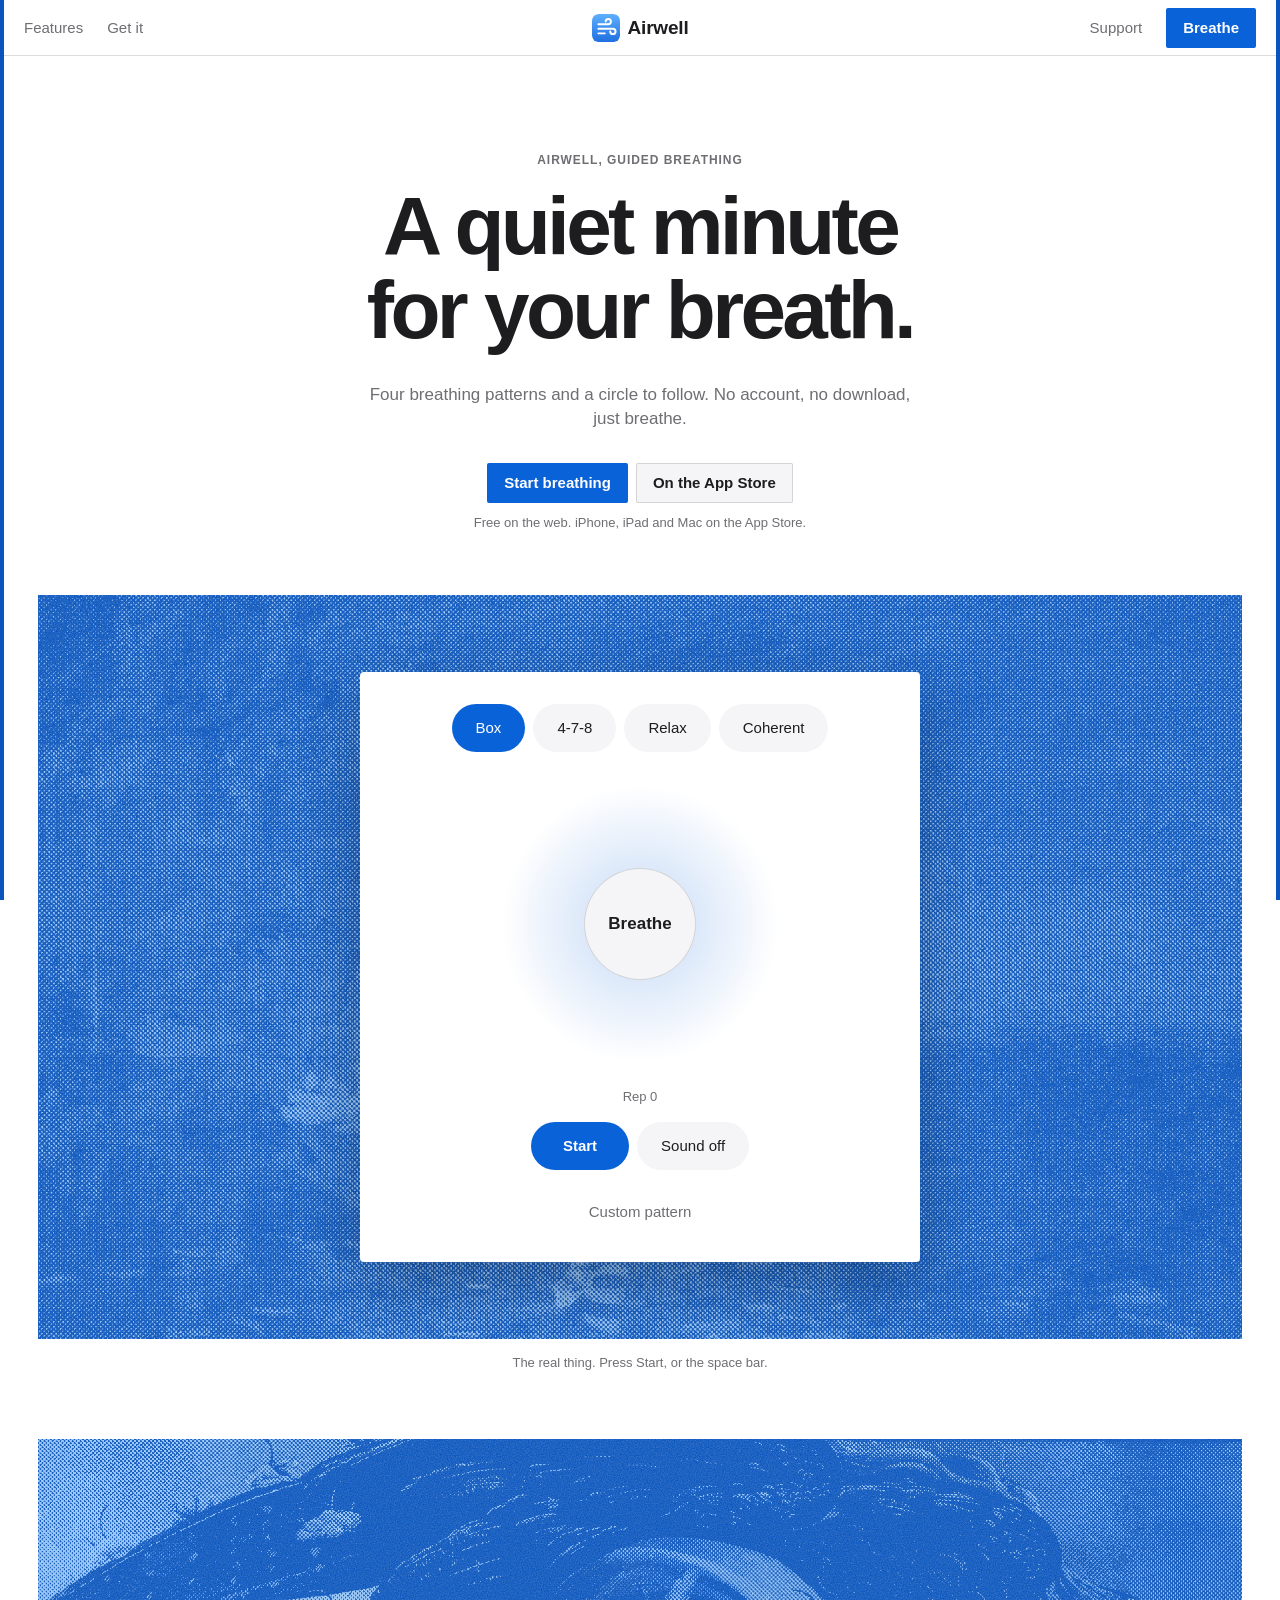
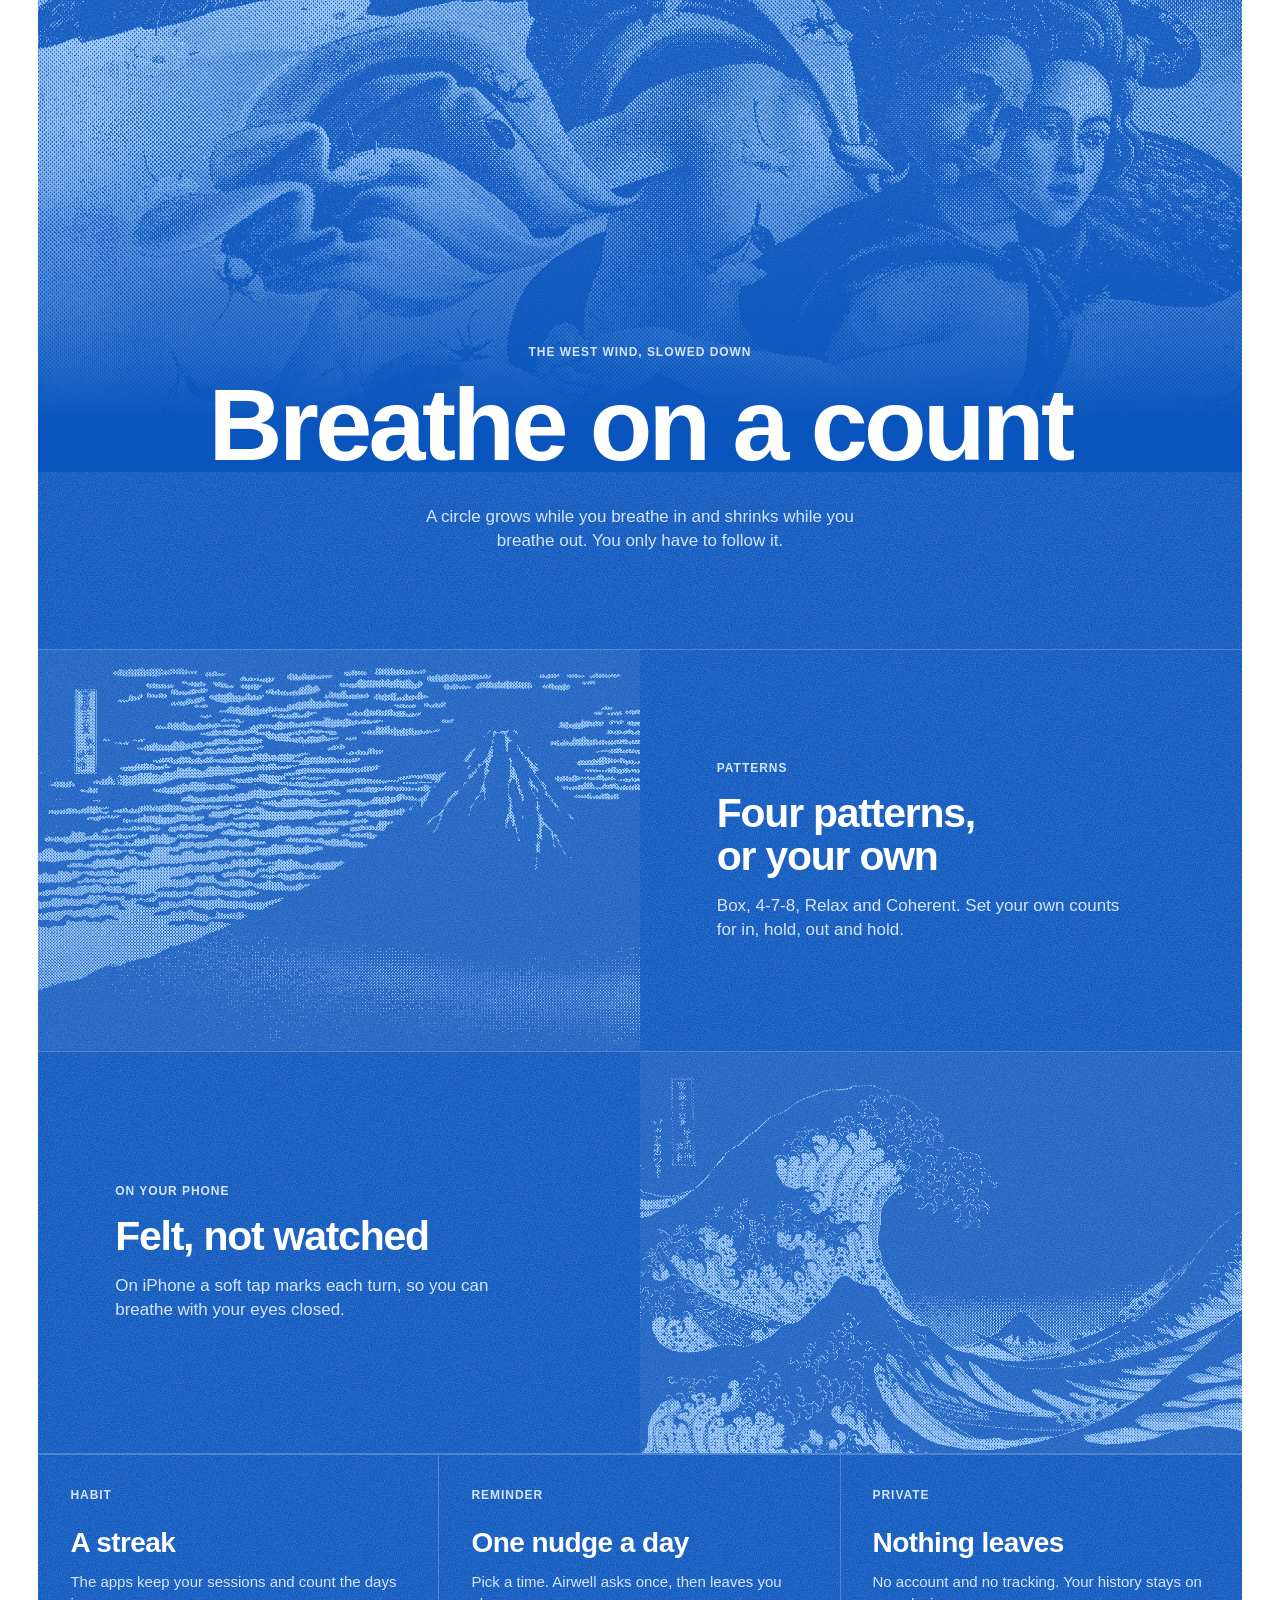
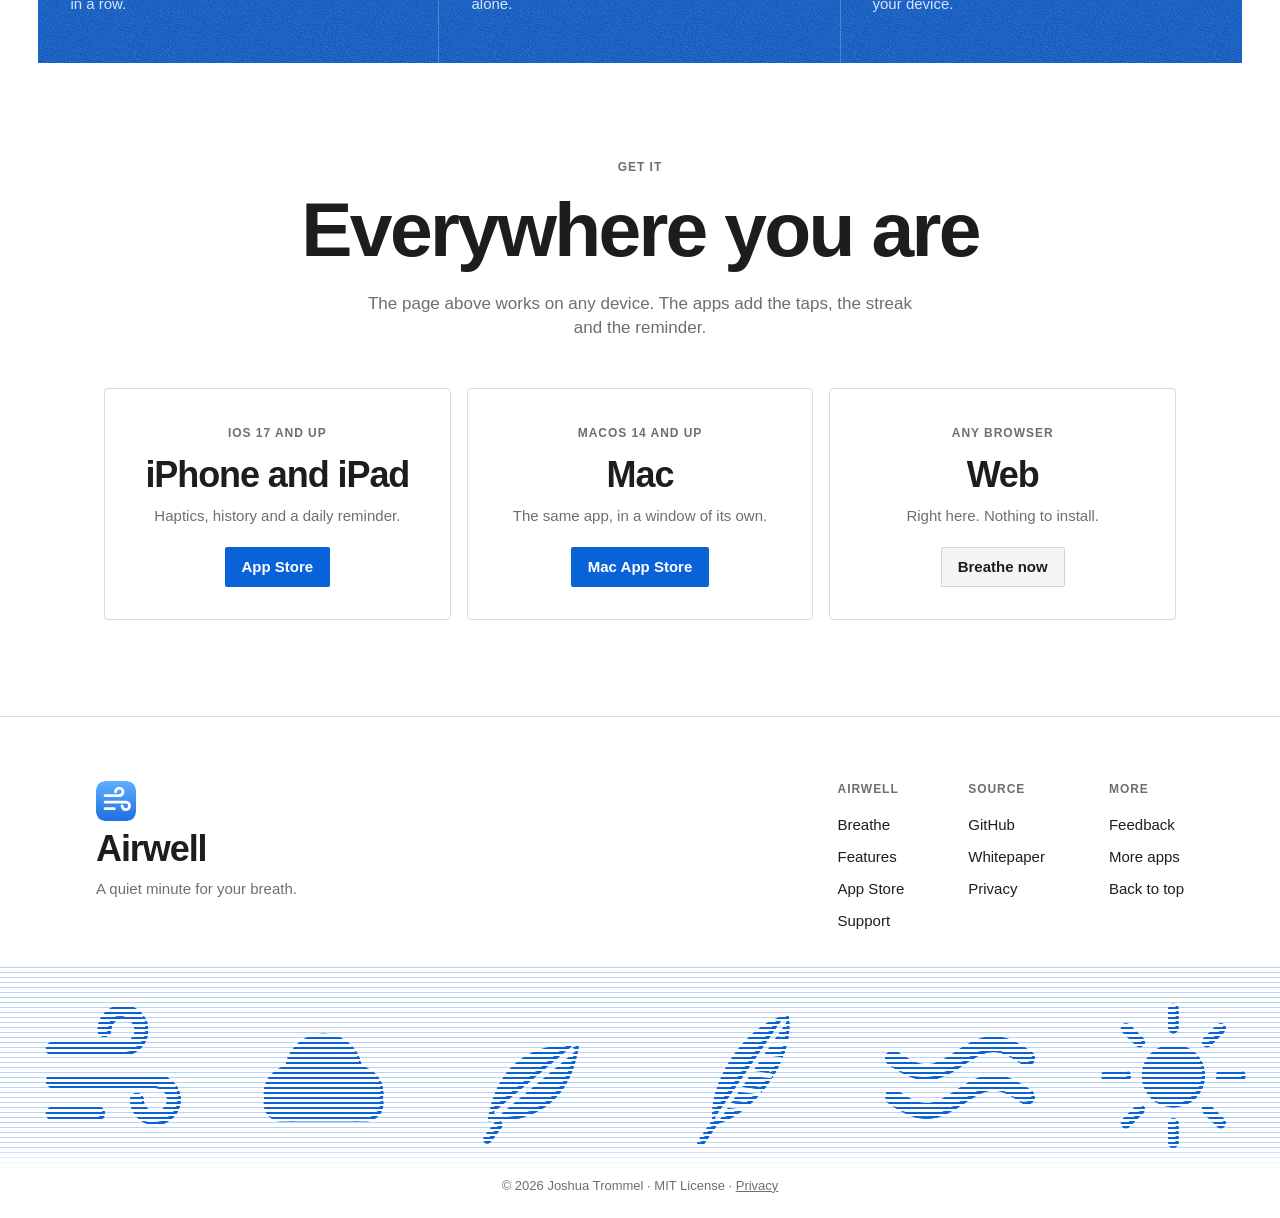
==== web/index.html @ 3f8eb73f "Hero H1 is the line that sells, not the name Co-Authored-By: Claude Opus 5.5 <noreply@anthropic.com>" ====
<!doctype html>
<html lang="en">
<head>
<meta charset="utf-8">
<meta name="viewport" content="width=device-width, initial-scale=1, viewport-fit=cover">
<meta name="theme-color" content="#ffffff" media="(prefers-color-scheme: light)">
<meta name="theme-color" content="#000000" media="(prefers-color-scheme: dark)">
<title>Airwell. A quiet minute for your breath.</title>
<meta name="description" content="Four guided breathing patterns and a circle that expands and contracts on your behalf. No account, no download, no timer running out on you.">
<meta property="og:title" content="Airwell. A quiet minute for your breath.">
<meta property="og:description" content="Four guided breathing patterns and a circle that expands and contracts on your behalf. No account, no download, no timer running out on you.">
<meta property="og:image" content="https://airwell.jaybulb.com/og.png">
<meta property="og:url" content="https://airwell.jaybulb.com/">
<meta name="twitter:card" content="summary_large_image">
<meta name="twitter:image" content="https://airwell.jaybulb.com/og.png">
<link rel="canonical" href="https://airwell.jaybulb.com/">
<link rel="icon" href="/favicon.svg" type="image/svg+xml">
<link rel="icon" href="/favicon-32.png" sizes="32x32" type="image/png">
<link rel="apple-touch-icon" href="/apple-touch-icon.png">
<link rel="stylesheet" href="tokens.css">
<link rel="stylesheet" href="landing.css">
<script src="landing.js" defer></script>
</head>
<body>

<header class="nav" aria-label="Site">
  <nav class="nav-links" aria-label="Main">
    <a href="#features">Features</a>
    <a href="#get">Get it</a>
  </nav>
  <a class="nav-brand" href="#top" aria-label="Airwell home"><img src="icon.svg" alt="" width="28" height="28"><span>Airwell</span></a>
  <div class="nav-end">
    <a class="nav-get" href="support.html">Support</a>
    <a class="btn btn-solid" href="#tool">Breathe</a>
  </div>
</header>

<!-- Art, dithered to halftone dots by hand from public domain paintings via Wikimedia Commons: Sandro Botticelli,
     The Birth of Venus (Zephyr and Aura, Uffizi), Claude Monet, Impression, Sunrise (Musee Marmottan Monet),
     Katsushika Hokusai, Fine Wind, Clear Morning and The Great Wave off Kanagawa. -->
<main id="top">
<section class="hero">
  <div class="wrap center">
    <p class="label">Airwell, guided breathing</p>
    <h1 class="hero-h1">A quiet minute for your breath.</h1>
    <p class="lead">Four breathing patterns and a circle to follow. No account, no download, just breathe.</p>
    <div class="cta">
      <a class="btn btn-solid" href="#tool">Start breathing</a>
      <a class="btn btn-ghost" href="https://apps.apple.com/app/id6810806058">On the App Store</a>
    </div>
    <p class="fine">Free on the web. iPhone, iPad and Mac on the App Store.</p>
  </div>

  <div class="demo-wrap reveal">
    <div class="stage">
      <div class="art stage-art" style="--img: url(art/monet.png)" aria-hidden="true"></div>
      <div class="tool" id="tool">
        <div class="presets" id="presets">
          <button data-pattern="4,4,4,4" class="active">Box</button>
          <button data-pattern="4,7,8,0">4-7-8</button>
          <button data-pattern="4,0,6,0">Relax</button>
          <button data-pattern="5,0,5,0">Coherent</button>
        </div>
        <div class="breath">
          <div class="ring"></div>
          <div class="circle" id="circle"><span id="label">Breathe</span></div>
        </div>
        <div class="reps" id="reps">Rep <span id="repCount">0</span></div>
        <div class="controls">
          <button class="start" id="toggle">Start</button>
          <button class="ghost" id="soundToggle" aria-pressed="false">Sound off</button>
        </div>
        <details class="custom">
          <summary>Custom pattern</summary>
          <div class="custom-row">
            <label>In <input type="number" id="cIn" min="0" max="30" value="4"></label>
            <label>Hold <input type="number" id="cHold1" min="0" max="30" value="4"></label>
            <label>Out <input type="number" id="cOut" min="0" max="30" value="4"></label>
            <label>Hold <input type="number" id="cHold2" min="0" max="30" value="4"></label>
            <button id="applyCustom">Use</button>
          </div>
        </details>
      </div>
    </div>
    <p class="demo-hint">The real thing. Press Start, or the space bar.</p>
  </div>
</section>

<section class="band" id="features">
  <div class="band-head">
    <div class="art band-art" style="--img: url(art/zephyr.png)" aria-hidden="true"></div>
    <div class="band-copy reveal">
      <p class="label">The west wind, slowed down</p>
      <h2>Breathe on a count</h2>
      <p>A circle grows while you breathe in and shrinks while you breathe out. You only have to follow it.</p>
    </div>
  </div>
  <div class="frows">
    <article class="frow reveal"><div class="art" style="--img: url(art/fuji.png)" aria-hidden="true"></div><div><p class="label">Patterns</p><h3>Four patterns, or your own</h3><p>Box, 4-7-8, Relax and Coherent. Set your own counts for in, hold, out and hold.</p></div></article>
    <article class="frow reveal"><div class="art" style="--img: url(art/wave.png)" aria-hidden="true"></div><div><p class="label">On your phone</p><h3>Felt, not watched</h3><p>On iPhone a soft tap marks each turn, so you can breathe with your eyes closed.</p></div></article>
  </div>
  <div class="cells">
    <article class="cell reveal"><p class="label">Habit</p><h3>A streak</h3><p>The apps keep your sessions and count the days in a row.</p></article>
    <article class="cell reveal"><p class="label">Reminder</p><h3>One nudge a day</h3><p>Pick a time. Airwell asks once, then leaves you alone.</p></article>
    <article class="cell reveal"><p class="label">Private</p><h3>Nothing leaves</h3><p>No account and no tracking. Your history stays on your device.</p></article>
  </div>
</section>

<section class="sec" id="get">
  <div class="wrap center">
    <p class="label reveal">Get it</p>
    <h2 class="reveal">Everywhere you are</h2>
    <p class="body reveal">The page above works on any device. The apps add the taps, the streak and the reminder.</p>
    <div class="plat-row">
      <div class="reveal"><small>iOS 17 and up</small><b>iPhone and iPad</b><p>Haptics, history and a daily reminder.</p><a class="btn btn-solid" href="https://apps.apple.com/app/id6810806058">App Store</a></div>
      <div class="reveal"><small>macOS 14 and up</small><b>Mac</b><p>The same app, in a window of its own.</p><a class="btn btn-solid" href="https://apps.apple.com/app/id6810806058">Mac App Store</a></div>
      <div class="reveal"><small>Any browser</small><b>Web</b><p>Right here. Nothing to install.</p><a class="btn btn-ghost" href="#tool">Breathe now</a></div>
    </div>
  </div>
</section>
</main>

<footer class="foot">
  <div class="foot-top">
    <div class="foot-brand"><img src="icon.svg" alt="" width="40" height="40"><b>Airwell</b><p>A quiet minute for your breath.</p></div>
    <nav class="foot-cols" aria-label="Footer">
      <div><p class="label">Airwell</p><a href="#tool">Breathe</a><a href="#features">Features</a><a href="https://apps.apple.com/app/id6810806058">App Store</a><a href="support.html">Support</a></div>
      <div><p class="label">Source</p><a href="https://github.com/nulljosh/airwell">GitHub</a><a href="https://github.com/nulljosh/airwell/blob/main/WHITEPAPER.md">Whitepaper</a><a href="privacy.html">Privacy</a></div>
      <div><p class="label">More</p><a href="mailto:trommatic@icloud.com?subject=Airwell">Feedback</a><a href="https://jaybulb.com">More apps</a><a href="#top">Back to top</a></div>
    </nav>
  </div>
  <div class="word-band" aria-hidden="true"><canvas class="word-canvas"></canvas></div>
  <p class="legal">&copy; 2026 Joshua Trommel &middot; MIT License &middot; <a href="privacy.html">Privacy</a></p>
</footer>

<script>
  const circle = document.getElementById('circle');
  const label = document.getElementById('label');
  const toggleBtn = document.getElementById('toggle');
  const soundBtn = document.getElementById('soundToggle');
  const repCount = document.getElementById('repCount');
  const presetButtons = document.querySelectorAll('#presets button');

  let pattern = [4,4,4,4]; // inhale, hold, exhale, hold (seconds)
  let running = false;
  let timer = null;
  let phaseIdx = 0;
  let reps = 0;
  let soundOn = false;
  let audioCtx = null;
  const phaseNames = ['Inhale','Hold','Exhale','Hold'];
  const phaseScale = [1.4, 1.4, 0.8, 0.8];

  function chime(){
    if (!soundOn) return;
    try {
      audioCtx = audioCtx || new (window.AudioContext || window.webkitAudioContext)();
      const osc = audioCtx.createOscillator();
      const gain = audioCtx.createGain();
      osc.frequency.value = 440;
      gain.gain.setValueAtTime(0.08, audioCtx.currentTime);
      gain.gain.exponentialRampToValueAtTime(0.0001, audioCtx.currentTime + 0.4);
      osc.connect(gain).connect(audioCtx.destination);
      osc.start();
      osc.stop(audioCtx.currentTime + 0.4);
    } catch(e) {}
  }

  soundBtn.addEventListener('click', ()=>{
    soundOn = !soundOn;
    soundBtn.setAttribute('aria-pressed', soundOn);
    soundBtn.textContent = soundOn ? 'Sound on' : 'Sound off';
    try { localStorage.setItem('breathe-sound', soundOn ? '1' : '0'); } catch(e) {}
  });
  try { soundOn = localStorage.getItem('breathe-sound') === '1'; } catch(e) {}
  soundBtn.setAttribute('aria-pressed', soundOn);
  soundBtn.textContent = soundOn ? 'Sound on' : 'Sound off';

  function setPreset(str, save){
    pattern = str.split(',').map(Number);
    if (save !== false) { try { localStorage.setItem('breathe-preset', str); } catch(e) {} }
    if (running) runPhase(0);
  }

  presetButtons.forEach(btn=>{
    btn.addEventListener('click', ()=>{
      presetButtons.forEach(b=>b.classList.remove('active'));
      btn.classList.add('active');
      setPreset(btn.dataset.pattern);
    });
  });

  document.getElementById('applyCustom').addEventListener('click', ()=>{
    const vals = ['cIn','cHold1','cOut','cHold2'].map(id=>Number(document.getElementById(id).value)||0);
    presetButtons.forEach(b=>b.classList.remove('active'));
    setPreset(vals.join(','));
  });

  // restore last-used preset
  try {
    const saved = localStorage.getItem('breathe-preset');
    if (saved){
      pattern = saved.split(',').map(Number);
      const match = [...presetButtons].find(b=>b.dataset.pattern === saved);
      if (match){ presetButtons.forEach(b=>b.classList.remove('active')); match.classList.add('active'); }
    }
  } catch(e) {}

  // Recursive setTimeout state machine: i counts forever (not mod 4) so a
  // full cycle back to phase 0 is detectable to bump the rep counter, and a
  // 0-second phase (custom pattern) recurses straight through without
  // scheduling a timer or playing a chime for it.
  function runPhase(i){
    clearTimeout(timer);
    if (i % 4 === 0 && i !== 0) { reps++; repCount.textContent = reps; }
    phaseIdx = i % 4;
    const dur = pattern[phaseIdx];
    if (dur === 0){ runPhase(phaseIdx+1); return; }
    label.textContent = phaseNames[phaseIdx];
    chime();
    circle.style.transitionDuration = dur + 's';
    circle.style.transform = `translate(-50%,-50%) scale(${phaseScale[phaseIdx]})`;
    timer = setTimeout(()=>runPhase(i+1), dur*1000);
  }

  function start(){
    if (running) return;
    running = true;
    toggleBtn.textContent = 'Stop';
    reps = 0; repCount.textContent = 0;
    runPhase(0);
  }
  function stop(){
    if (!running) return;
    running = false;
    toggleBtn.textContent = 'Start';
    clearTimeout(timer);
    circle.style.transitionDuration = '1s';
    circle.style.transform = 'translate(-50%,-50%) scale(1)';
    label.textContent = 'Breathe';
  }

  toggleBtn.addEventListener('click', ()=> running ? stop() : start());

  document.addEventListener('keydown', (e)=>{
    if (e.code === 'Space' && e.target === document.body){
      e.preventDefault();
      running ? stop() : start();
    }
  });

</script>
<script src="footer-band.js" defer></script>
</body>
</html>
---- web/tokens.css ----
/* Airwell design tokens. One source for the web app and the docs; the Swift app uses the same
   values. Everything sits on an 8 point grid. Light first, dark follows the system. */
:root {
  --accent: #0a62d8;
  --accent-light: #4da3ff;   /* icon gradient top */
  --bg: #ffffff;
  --bg2: #f5f5f7;
  --text: #1d1d1f;
  --text2: #6e6e73;
  --border: rgba(60, 60, 67, .18);

  --font: -apple-system, BlinkMacSystemFont, "SF Pro Text", "Helvetica Neue", Helvetica, Arial, sans-serif;
  --size-large-title: 34px;  /* 41 line, bold, -0.022em */
  --size-title: 22px;        /* 28 line, bold */
  --size-body: 17px;         /* 24 line */
  --size-subhead: 15px;      /* 20 line */
  --size-footnote: 13px;     /* 18 line */

  --s1: 4px; --s2: 8px; --s3: 12px; --s4: 16px; --s5: 24px; --s6: 32px; --s7: 48px;
  --page: 20px;
  --measure: 680px;

  --control: 48px;
  --r-card: 28px;
  --r-group: 20px;
  --r-pill: 999px;
}
@media (prefers-color-scheme: dark) {
  :root {
    --bg: #000000;
    --bg2: #1c1c1e;
    --text: #f5f5f7;
    --text2: rgba(235, 235, 245, .62);
    --border: rgba(84, 84, 88, .55);
  }
}
---- web/landing.css ----
/* Airwell landing in the house layout (cyllene/landing is the reference): sticky nav, giant tight headlines, small
   caps labels, square buttons, a full-bleed blue band of halftone art and ruled cells, and an engraved footer band of
   Airwell's own things (footer-band.js). Colours and type come from tokens.css; the house extras live here. */
:root {
  --band: #0a55bd;
  --band-sub: #d4e4fb;
  --band-art: #9cc8f5;
  --band-line: rgba(255, 255, 255, .22);
  --frame: #0a55bd;
  --btn: #0a62d8;
  --surface: var(--bg2);
  --line: var(--border);
  --sub: var(--text2);
  --ring: color-mix(in srgb, var(--accent) 30%, transparent);
  --sp-1: 4px; --sp-2: 8px; --sp-3: 12px; --sp-4: 16px; --sp-5: 24px; --sp-6: 32px; --sp-7: 48px; --sp-8: 64px; --sp-9: 96px;
  --wrap: 1120px;
  --r-sq: 2px;
  --r-icon: 22.5%;
  --motion: .2s ease;
  --grain: url("data:image/svg+xml,%3Csvg xmlns='http://www.w3.org/2000/svg' width='180' height='180'%3E%3Cfilter id='n'%3E%3CfeTurbulence type='fractalNoise' baseFrequency='.85' numOctaves='3' stitchTiles='stitch'/%3E%3CfeColorMatrix values='0 0 0 0 1 0 0 0 0 1 0 0 0 0 1 .28 0 0 0 -.06'/%3E%3C/filter%3E%3Crect width='100%25' height='100%25' filter='url(%23n)'/%3E%3C/svg%3E");
}
@media (prefers-color-scheme: dark) {
  :root { --band: #0a3fa0; --band-sub: #c9d9fa; --band-art: #6f9fe8; --frame: #1f5fd0; --btn: #1f6fe0; --accent: #4c9bff; }
}

/* Halftone art: each image is a dot mask (art/*.png, dithered from public domain paintings), tinted with --band-art */
.art { position: relative; overflow: hidden; background: var(--grain), var(--band); }
.art::before { content: ""; position: absolute; inset: 0; background: var(--band-art); -webkit-mask: var(--img) center / cover no-repeat; mask: var(--img) center / cover no-repeat; }
* { box-sizing: border-box; margin: 0; }
html { scroll-behavior: smooth; }
body { font-family: var(--font); font-size: var(--size-body); line-height: 24px; color: var(--text); background: var(--bg); -webkit-font-smoothing: antialiased; }
a { color: inherit; }
.wrap { max-width: var(--wrap); margin: 0 auto; padding: 0 var(--sp-5); }
.center { text-align: center; }
h1, h2, h3 { text-wrap: balance; }
h1 { font-size: clamp(72px, 12vw, 176px); line-height: .95; font-weight: 700; letter-spacing: -.045em; }
h2 { font-size: clamp(44px, 6vw, 96px); line-height: 1; font-weight: 700; letter-spacing: -.035em; }
h3 { font-size: 28px; line-height: 32px; font-weight: 600; letter-spacing: -.02em; }
/* the hero leads with the line that sells; the nav already carries the name */
.hero-h1 { font-size: clamp(44px, 6.4vw, 88px); line-height: 1.02; max-width: 960px; margin: 0 auto; }
.label { font-size: 12px; line-height: 16px; font-weight: 600; letter-spacing: .08em; text-transform: uppercase; color: var(--sub); margin-bottom: var(--sp-4); }

.btn { height: 40px; padding: 0 var(--sp-4); border-radius: var(--r-sq); display: inline-flex; align-items: center; font-weight: 600; font-size: 15px; text-decoration: none; border: 1px solid transparent; transition: background var(--motion), color var(--motion), border-color var(--motion); }
.btn-solid { background: var(--btn); color: #fff; }
.btn-solid:hover { background: color-mix(in srgb, var(--btn) 82%, #fff); }
.btn-ghost { background: var(--surface); color: var(--text); border-color: var(--line); }
.btn-ghost:hover { border-color: var(--text); }
.btn:focus-visible, .foot-cols a:focus-visible, .nav-brand:focus-visible, .nav-links a:focus-visible, .nav-get:focus-visible { outline: 3px solid var(--ring); outline-offset: 2px; }

.nav { position: sticky; top: 0; z-index: 10; display: grid; grid-template-columns: 1fr auto 1fr; align-items: center; gap: var(--sp-5); height: 56px; padding: 0 var(--sp-5); background: color-mix(in srgb, var(--bg) 88%, transparent); backdrop-filter: blur(20px); -webkit-backdrop-filter: blur(20px); border-bottom: 1px solid var(--line); }
.nav-brand { grid-column: 2; display: flex; align-items: center; gap: var(--sp-2); font-weight: 700; font-size: 19px; letter-spacing: -.01em; text-decoration: none; }
.nav-brand img { width: 28px; height: 28px; border-radius: var(--r-icon); }
.nav-links, .nav-get { display: flex; gap: var(--sp-5); font-size: 15px; font-weight: 500; }
.nav-links a, .nav-get { text-decoration: none; color: var(--sub); }
.nav-links a:hover, .nav-get:hover { color: var(--text); }
.nav-end { grid-column: 3; justify-self: end; display: flex; align-items: center; gap: var(--sp-5); }
@media (min-width: 900px) { body::after { content: ""; position: fixed; inset: 0; border-inline: 4px solid var(--frame); pointer-events: none; z-index: 30; } }

.hero { padding: var(--sp-9) 0 var(--sp-8); }
.lead { max-width: 560px; margin: var(--sp-6) auto 0; color: var(--sub); }
.cta { display: flex; flex-wrap: wrap; gap: var(--sp-2); margin-top: var(--sp-6); }
.center .cta { justify-content: center; }
.fine { margin-top: var(--sp-3); font-size: var(--size-footnote); line-height: 16px; color: var(--sub); }

/* The live breather sits on the band, over Monet's harbour, with no device frame around it */
.demo-wrap { margin: var(--sp-8) clamp(0px, 3vw, 44px) 0; }
.stage { position: relative; overflow: hidden; background: var(--grain), var(--band); padding: clamp(24px, 6vw, 96px) clamp(12px, 7vw, 128px); }
.stage-art { position: absolute; inset: 0; }
.tool { position: relative; max-width: 560px; margin: 0 auto; padding: var(--sp-6) var(--sp-5); border-radius: 4px; background: var(--bg); box-shadow: 0 24px 64px rgba(0, 0, 0, .28); text-align: center; }
.demo-hint { margin-top: var(--sp-3); font-size: var(--size-footnote); color: var(--sub); text-align: center; }

/* the breather itself */
.presets { display: flex; gap: var(--sp-2); justify-content: center; margin-bottom: var(--sp-6); flex-wrap: wrap; }
.presets button, .ghost, .start, .custom-row button, .custom-row input { height: var(--control); border: 0; border-radius: var(--r-pill); font: inherit; font-size: var(--size-subhead); line-height: 20px; }
.presets button { padding: 0 var(--sp-5); background: var(--bg2); color: var(--text); cursor: pointer; transition: background var(--motion), color var(--motion); }
.presets button.active { background: var(--btn); color: #fff; }
.breath { position: relative; width: min(60vw, 280px); height: min(60vw, 280px); margin: 0 auto var(--sp-5); }
.ring { position: absolute; inset: 0; border-radius: 50%; background: radial-gradient(circle, color-mix(in srgb, var(--accent) 24%, transparent), transparent 70%); }
.circle { position: absolute; left: 50%; top: 50%; width: 40%; height: 40%; border-radius: 50%; background: var(--bg2); box-shadow: inset 0 0 0 1px var(--border); transform: translate(-50%, -50%) scale(1); transition: transform 4s ease-in-out; display: flex; align-items: center; justify-content: center; }
.circle span { font-weight: 600; }
.reps { color: var(--sub); font-size: var(--size-footnote); line-height: 18px; margin-bottom: var(--sp-4); }
.controls { display: flex; gap: var(--sp-2); justify-content: center; }
.start { padding: 0 var(--sp-6); background: var(--btn); color: #fff; font-weight: 600; cursor: pointer; }
.ghost { padding: 0 var(--sp-5); background: var(--bg2); color: var(--text); cursor: pointer; }
.ghost[aria-pressed="true"] { color: var(--accent); }
.tool button:focus-visible, .tool input:focus-visible, .tool summary:focus-visible { outline: 0; box-shadow: 0 0 0 4px var(--ring); }
.custom { margin-top: var(--sp-5); color: var(--sub); font-size: var(--size-subhead); line-height: 20px; }
.custom summary { cursor: pointer; border-radius: var(--r-pill); display: inline-block; padding: var(--sp-2) var(--sp-4); }
.custom-row { display: flex; gap: var(--sp-3); flex-wrap: wrap; justify-content: center; align-items: flex-end; margin-top: var(--sp-4); }
.custom-row label { display: flex; flex-direction: column; gap: var(--sp-1); font-size: var(--size-footnote); line-height: 18px; }
.custom-row input { width: 72px; padding: 0 var(--sp-4); background: var(--bg2); color: var(--text); text-align: center; }
.custom-row button { padding: 0 var(--sp-5); background: var(--btn); color: #fff; font-weight: 600; cursor: pointer; }

/* The blue band: Botticelli's winds over the section head, then feature rows and ruled cells */
.band { margin: 0 clamp(0px, 3vw, 44px); background: var(--grain), var(--band); color: #fff; overflow: hidden; }
.band .label { color: var(--band-sub); }
.band-head { text-align: center; }
.band-art { aspect-ratio: 19 / 10; max-height: 86vh; width: 100%; background: none; }
.band-art::after { content: ""; position: absolute; inset: 45% 0 0; background: linear-gradient(transparent, var(--band) 85%); }
.band-copy { position: relative; margin-top: -10vw; padding: 0 var(--sp-5) var(--sp-9); }
.band-copy h2 { font-size: clamp(48px, 8vw, 128px); line-height: .95; }
.band-copy p:last-child { margin: var(--sp-6) auto 0; max-width: 480px; color: var(--band-sub); }
.frows { border-top: 1px solid var(--band-line); }
.frow { display: grid; grid-template-columns: 1fr 1fr; align-items: center; border-bottom: 1px solid var(--band-line); }
.frow .art { aspect-ratio: 3 / 2; background: var(--grain), color-mix(in srgb, #fff 6%, var(--band)); }
.frow:nth-child(even) .art { order: 2; }
.frow > div:not(.art) { padding: var(--sp-7) clamp(24px, 6vw, 96px); max-width: 560px; }
.frow h3 { font-size: clamp(32px, 3.2vw, 48px); line-height: 1.05; font-weight: 700; letter-spacing: -.03em; }
.frow p:last-child { margin-top: var(--sp-4); color: var(--band-sub); }
.cells { display: grid; grid-template-columns: repeat(3, 1fr); border-top: 1px solid var(--band-line); }
.cell { padding: var(--sp-6) var(--sp-6) var(--sp-7); border-right: 1px solid var(--band-line); }
.cell:nth-child(3n) { border-right: 0; }
.cell .label { margin-bottom: var(--sp-5); }
.cell p:last-child { margin-top: var(--sp-3); color: var(--band-sub); font-size: 15px; line-height: 22px; }

.sec { padding: var(--sp-9) 0; }
.body { color: var(--sub); margin: var(--sp-5) auto 0; max-width: 560px; }
.plat-row { display: flex; flex-wrap: wrap; justify-content: center; gap: var(--sp-4); margin-top: var(--sp-7); }
.plat-row > div { flex: 1 1 280px; max-width: 360px; padding: var(--sp-6); border-radius: 4px; border: 1px solid var(--line); display: grid; gap: var(--sp-2); justify-items: center; align-content: start; }
.plat-row small { font-size: 12px; font-weight: 600; letter-spacing: .08em; text-transform: uppercase; color: var(--sub); }
.plat-row b { font-weight: 700; font-size: 36px; line-height: 44px; letter-spacing: -.03em; }
.plat-row p { color: var(--sub); font-size: 15px; line-height: 22px; margin-bottom: var(--sp-3); }

/* Footer: brand and link columns, the engraved band of Airwell's things, one fine line */
.foot { text-align: center; padding: var(--sp-8) var(--sp-4) var(--sp-5); background: var(--bg); overflow: hidden; border-top: 1px solid var(--line); }
.foot-top { max-width: var(--wrap); margin: 0 auto; padding: 0 var(--sp-4); display: flex; flex-wrap: wrap; justify-content: space-between; gap: var(--sp-7); text-align: left; }
.foot-brand { display: grid; gap: var(--sp-2); align-content: start; }
.foot-brand img { border-radius: var(--r-icon); }
.foot-brand b { font-weight: 700; font-size: 36px; line-height: 40px; letter-spacing: -.03em; }
.foot-brand p { color: var(--sub); font-size: 15px; }
.foot-cols { display: flex; flex-wrap: wrap; gap: var(--sp-8); }
.foot-cols div { display: grid; gap: var(--sp-2); align-content: start; }
.foot-cols .label { margin-bottom: var(--sp-2); }
.foot-cols a { display: flex; align-items: center; min-height: 44px; margin: -10px 0; color: var(--text); text-decoration: none; font-size: 15px; }
.foot-cols a:hover { color: var(--accent); }
.word-band { color: var(--accent); position: relative; width: 100vw; margin: var(--sp-6) 0 0 calc(50% - 50vw); height: clamp(120px, 16vw, 220px); }
.word-canvas { position: absolute; inset: 0; width: 100%; height: 100%; display: none; }
.word-band.live .word-canvas { display: block; }
.legal { margin-top: var(--sp-2); font-size: var(--size-footnote); line-height: 16px; color: var(--sub); }
.legal a { color: inherit; }

.js .reveal { opacity: 0; transform: translateY(16px); transition: opacity .5s ease, transform .5s ease; }
.js .reveal.in { opacity: 1; transform: none; }

@media (max-width: 900px) {
  .frow { grid-template-columns: 1fr; }
  .frow:nth-child(even) .art { order: 0; }
  .frow > div:not(.art) { padding: var(--sp-6) var(--sp-5) var(--sp-7); }
  .band-copy { margin-top: -14vw; }
  .cells { grid-template-columns: 1fr; }
  .cell, .cell:nth-child(3n) { border-right: 0; border-bottom: 1px solid var(--band-line); padding: var(--sp-5); }
  .cell:last-child { border-bottom: 0; }
}
@media (max-width: 600px) {
  .nav-links, .nav-get { display: none; }
  .wrap { padding: 0 var(--sp-4); }
  .hero { padding-top: var(--sp-8); }
  .presets { display: grid; grid-template-columns: repeat(2, 1fr); max-width: 320px; margin-left: auto; margin-right: auto; }
  .presets button { padding: 0; }
  .foot { padding-top: var(--sp-7); }
  .foot-top { row-gap: var(--sp-5); }
  .foot-brand { display: flex; flex-wrap: wrap; align-items: center; gap: var(--sp-2) var(--sp-3); }
  .foot-brand p { flex-basis: 100%; }
  .foot-cols { gap: var(--sp-6); }
  .foot-cols div { gap: 0; }
}
@media (prefers-reduced-motion: reduce) {
  html { scroll-behavior: auto; }
  .js .reveal { opacity: 1; transform: none; transition: none; }
  *, *::before, *::after { transition: none !important; }
}
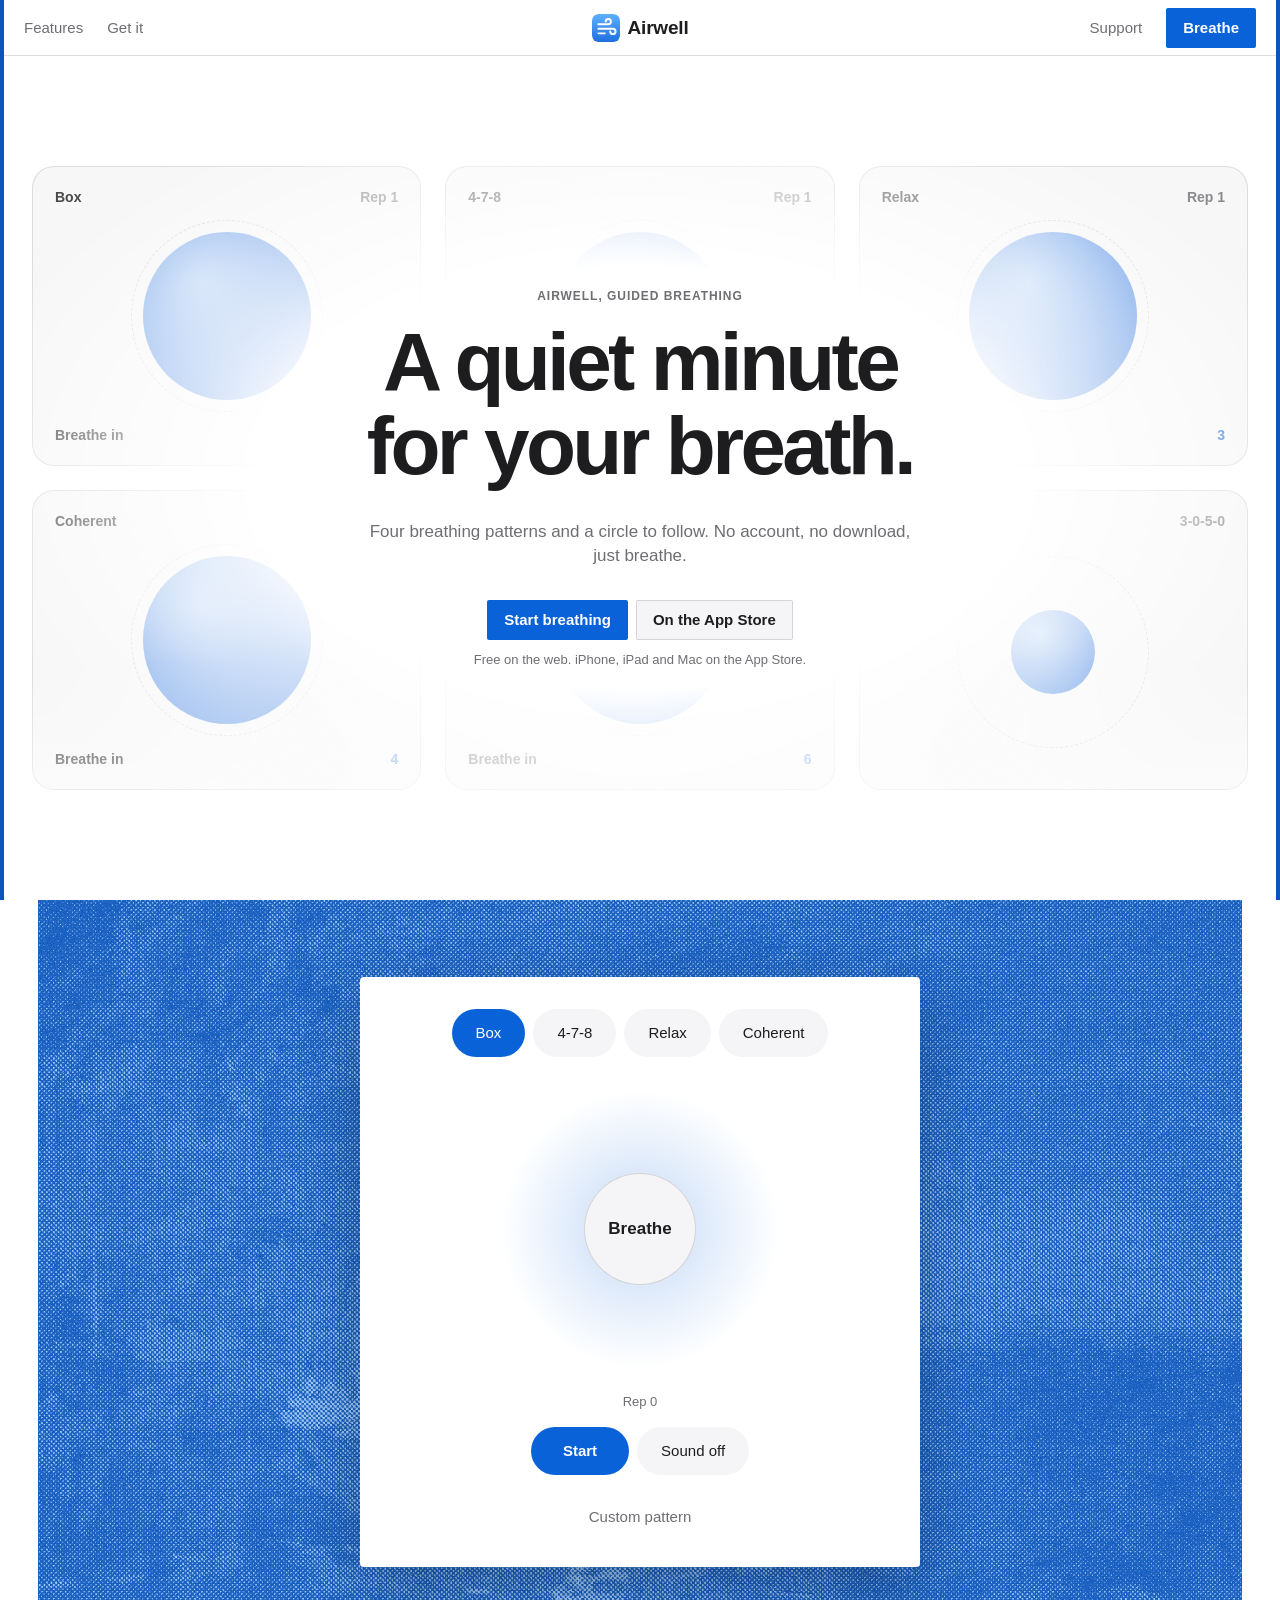
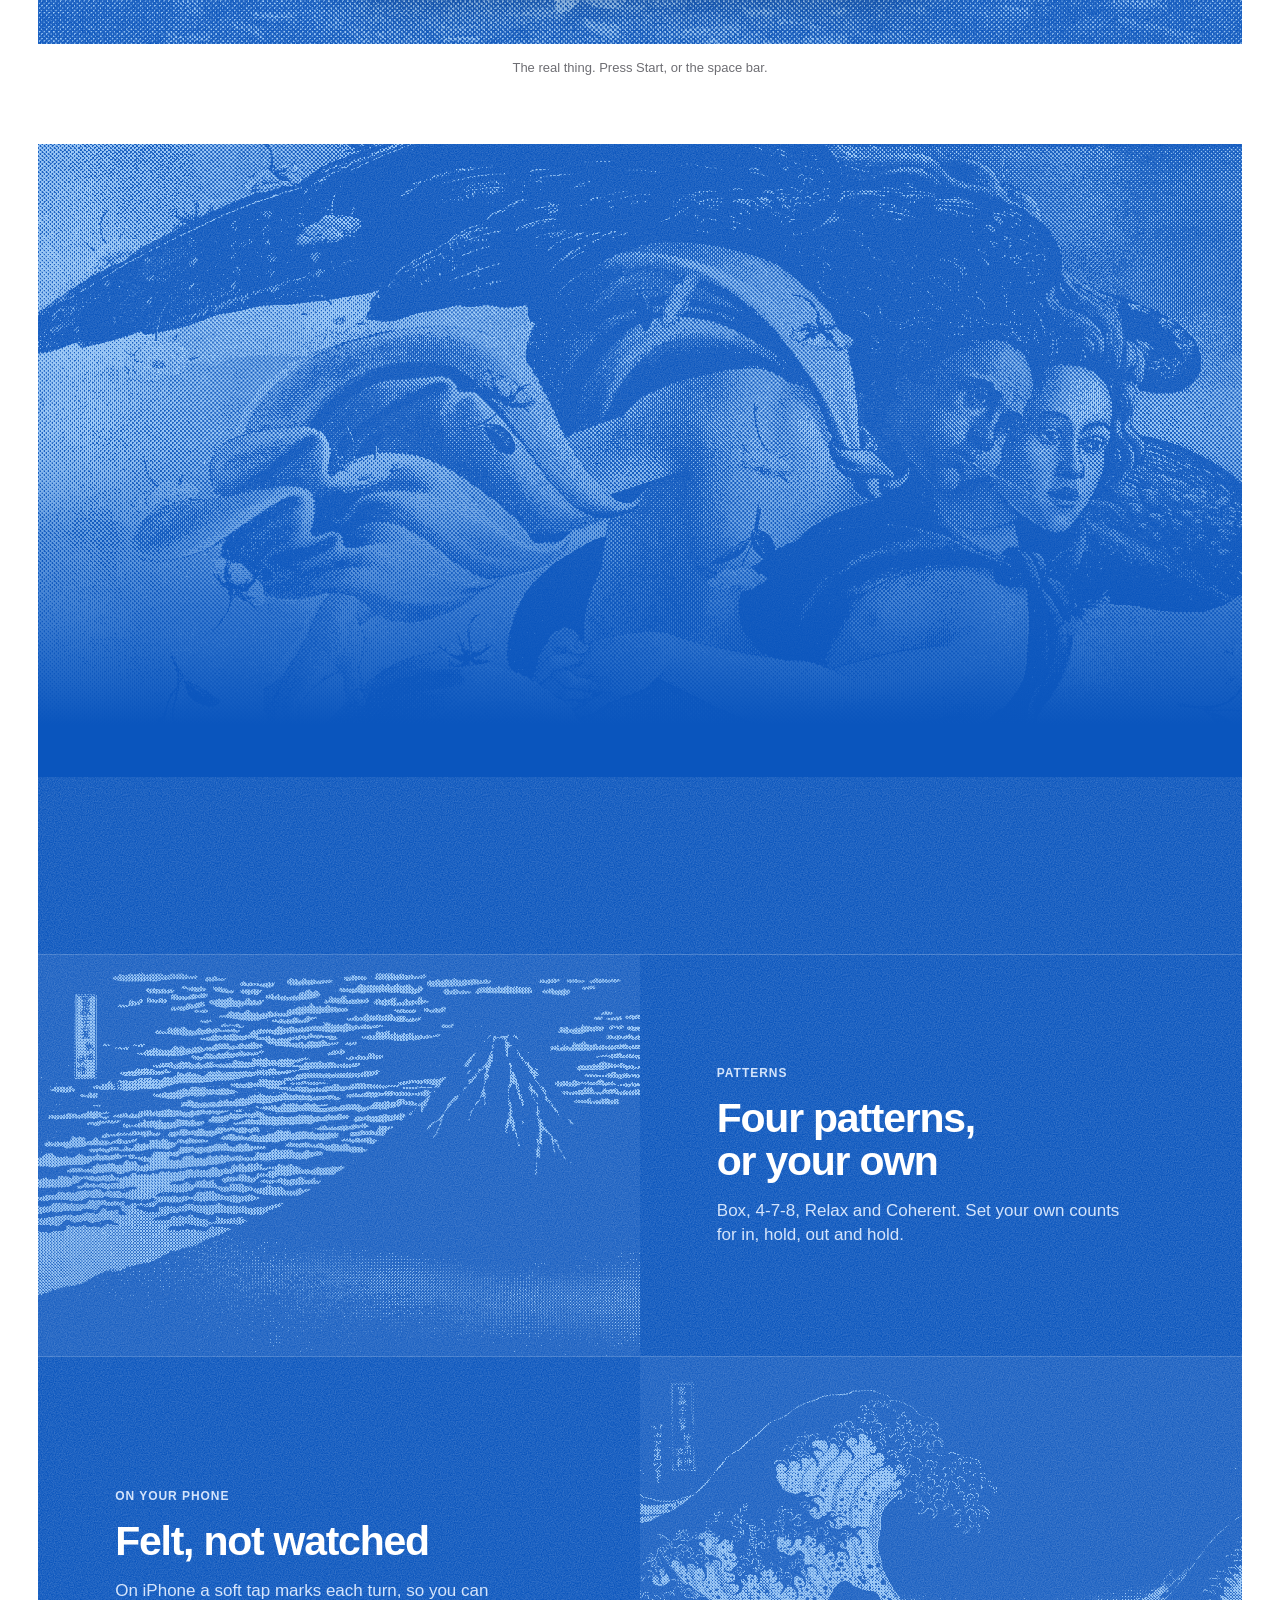
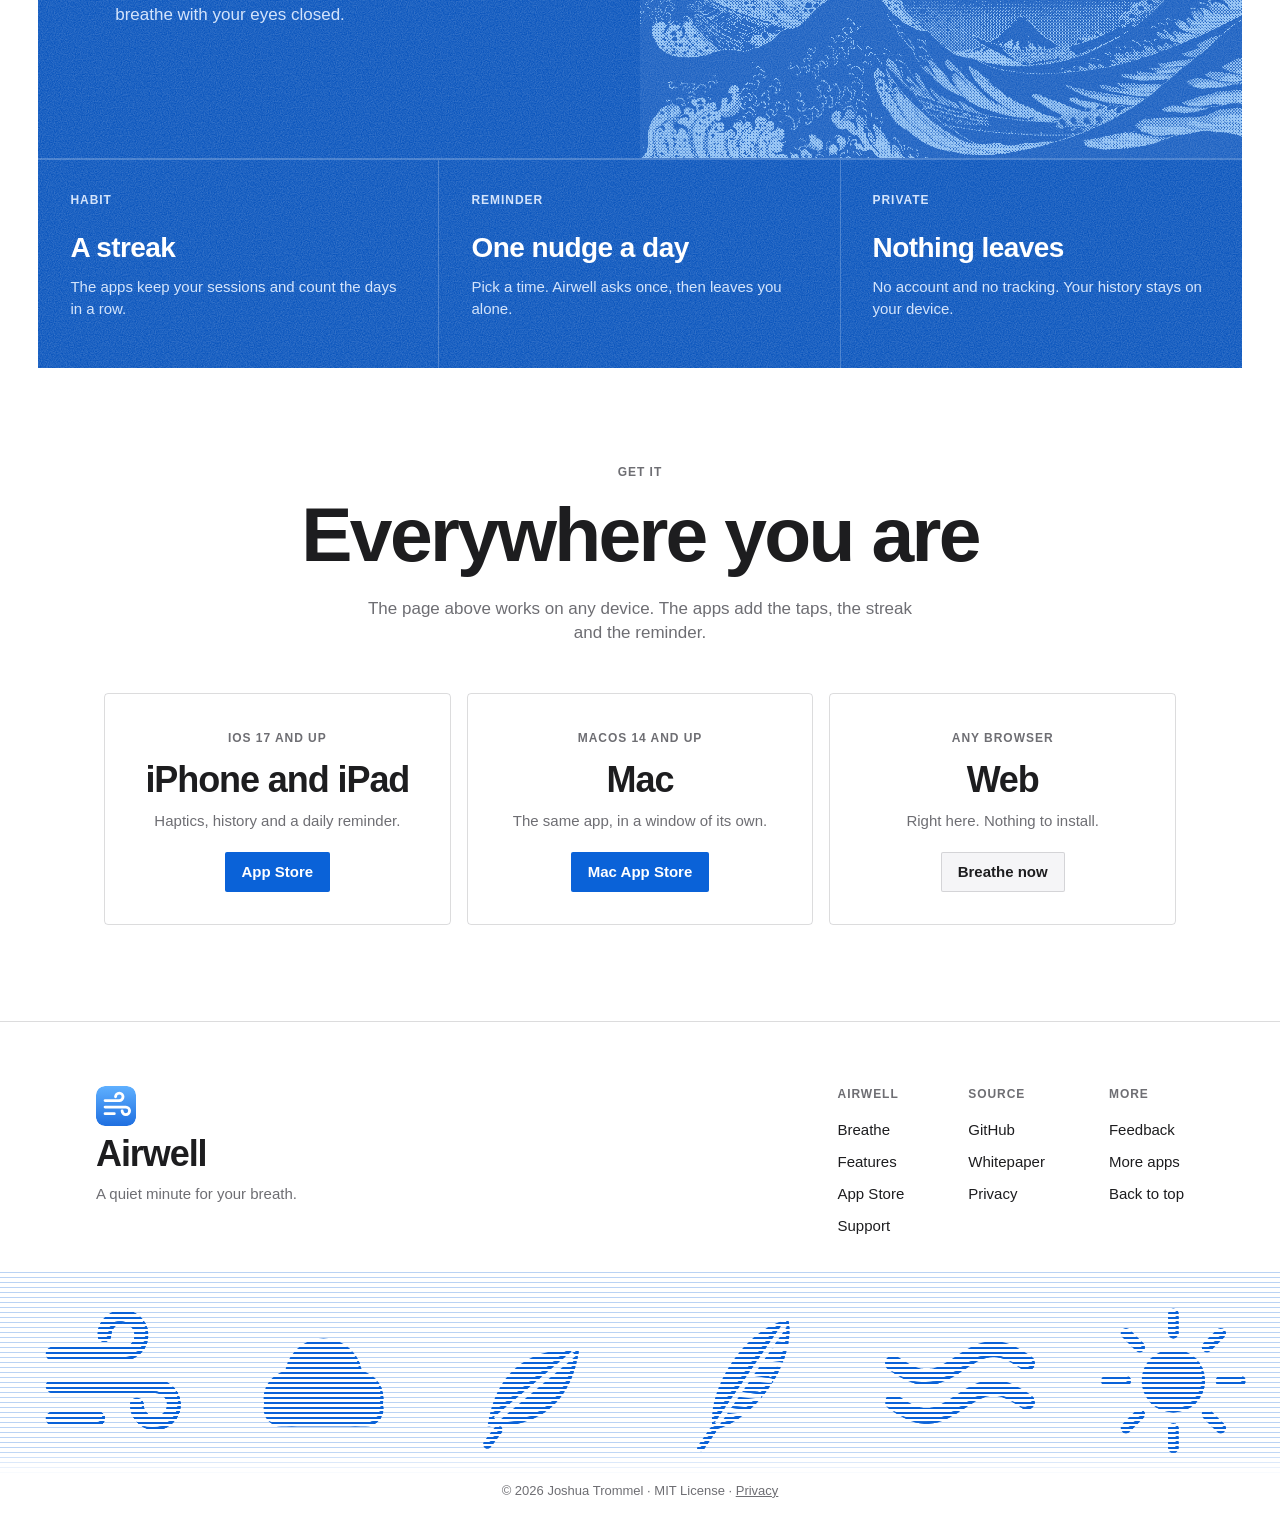
==== commit b9776cd2: "Landing: the breather behind the hero, one pattern per card Box, 4-7-8, Relax, Coherent and two cust" ====
--- a/web/index.html
+++ b/web/index.html
@@ -19,6 +19,7 @@
 <link rel="apple-touch-icon" href="/apple-touch-icon.png">
 <link rel="stylesheet" href="tokens.css">
 <link rel="stylesheet" href="landing.css">
+<link rel="stylesheet" href="hero.css?v=2">
 <script src="landing.js" defer></script>
 </head>
 <body>
@@ -40,7 +41,8 @@
      Katsushika Hokusai, Fine Wind, Clear Morning and The Great Wave off Kanagawa. -->
 <main id="top">
 <section class="hero">
-  <div class="wrap center">
+  <div class="hero-bg" aria-hidden="true" inert><div class="awall" id="awall"></div></div>
+  <div class="wrap center hero-copy">
     <p class="label">Airwell, guided breathing</p>
     <h1 class="hero-h1">A quiet minute for your breath.</h1>
     <p class="lead">Four breathing patterns and a circle to follow. No account, no download, just breathe.</p>
@@ -51,6 +53,9 @@
     <p class="fine">Free on the web. iPhone, iPad and Mac on the App Store.</p>
   </div>
 
+</section>
+
+<section class="try">
   <div class="demo-wrap reveal">
     <div class="stage">
       <div class="art stage-art" style="--img: url(art/monet.png)" aria-hidden="true"></div>
@@ -251,5 +256,6 @@
 
 </script>
 <script src="footer-band.js" defer></script>
+<script src="hero.js?v=2" defer></script>
 </body>
 </html>
--- a/web/landing.css
+++ b/web/landing.css
@@ -40,7 +40,7 @@
 .hero-h1 { font-size: clamp(44px, 6.4vw, 88px); line-height: 1.02; max-width: 960px; margin: 0 auto; }
 .label { font-size: 12px; line-height: 16px; font-weight: 600; letter-spacing: .08em; text-transform: uppercase; color: var(--sub); margin-bottom: var(--sp-4); }
 
-.btn { height: 40px; padding: 0 var(--sp-4); border-radius: var(--r-sq); display: inline-flex; align-items: center; font-weight: 600; font-size: 15px; text-decoration: none; border: 1px solid transparent; transition: background var(--motion), color var(--motion), border-color var(--motion); }
+.btn { height: 40px; white-space: nowrap; padding: 0 var(--sp-4); border-radius: var(--r-sq); display: inline-flex; align-items: center; font-weight: 600; font-size: 15px; text-decoration: none; border: 1px solid transparent; transition: background var(--motion), color var(--motion), border-color var(--motion); }
 .btn-solid { background: var(--btn); color: #fff; }
 .btn-solid:hover { background: color-mix(in srgb, var(--btn) 82%, #fff); }
 .btn-ghost { background: var(--surface); color: var(--text); border-color: var(--line); }
--- a/web/hero.css
+++ b/web/hero.css
@@ -0,0 +1,22 @@
+/* Hero: Airwell's breather behind the copy, one card per pattern, each circle breathing its own timing with the
+   phase and the seconds left, like the app. Blended into the page; parallax in hero.js. */
+.hero { position: relative; isolation: isolate; overflow: hidden; min-height: calc(100svh - 56px); display: grid; align-items: center; padding: var(--sp-8) 0; }
+.hero-copy { position: relative; z-index: 2; }
+.hero::before { content: ""; position: absolute; inset: 0; z-index: 1; pointer-events: none; background: radial-gradient(ellipse 56% 50% at 50% 50%, var(--bg) 50%, transparent 100%); }
+.hero::after { content: ""; position: absolute; left: 0; right: 0; bottom: 0; height: 28%; z-index: 1; pointer-events: none; background: linear-gradient(transparent, var(--bg)); }
+.hero-bg { position: absolute; inset: 0; z-index: 0; pointer-events: none; transform: translate3d(0, var(--py, 0), 0); will-change: transform; }
+.awall { height: 100%; max-width: 1440px; margin: 0 auto; padding: var(--sp-6); display: grid; grid-template-columns: repeat(3, 1fr); grid-auto-rows: 300px; gap: var(--sp-5); align-content: center; opacity: .8; }
+.aw { background: var(--bg2); border: 1px solid var(--border); border-radius: 22px; padding: 18px 22px; display: grid; grid-template-rows: auto 1fr auto; overflow: hidden; }
+.aw-ph { display: flex; justify-content: space-between; font-size: 14px; font-weight: 600; color: var(--text); font-variant-numeric: tabular-nums; }
+.aw-ph b { color: var(--accent); }
+.aw-hd { display: flex; justify-content: space-between; font-size: 14px; font-weight: 700; color: var(--text); }
+.aw-hd span { font-weight: 600; color: var(--text2, #6e6e73); font-variant-numeric: tabular-nums; }
+.aw-b { position: relative; display: grid; place-items: center; }
+.aw-b::before { content: ""; position: absolute; width: 190px; aspect-ratio: 1; border-radius: 50%; border: 1px dashed var(--border); }
+.aw-c { width: 84px; aspect-ratio: 1; border-radius: 50%; background: radial-gradient(circle at 35% 30%, color-mix(in srgb, var(--accent) 35%, var(--bg)), var(--accent)); transition: transform 4s ease-in-out; }
+@media (max-width: 900px) { .awall { grid-template-columns: repeat(2, 1fr); } }
+@media (max-width: 560px) { .awall { grid-template-columns: 1fr 1fr; padding: var(--sp-3); gap: var(--sp-3); grid-auto-rows: 200px; align-content: space-between; height: 100%; opacity: .55; } .aw-b::before { width: 130px; } .aw-c { width: 64px; } .hero::before { background: radial-gradient(ellipse 120% 46% at 50% 50%, var(--bg) 62%, transparent 100%); } }
+@media (max-width: 600px) { .nav { grid-template-columns: auto 1fr; } .nav-brand { grid-column: 1; } .nav-end { grid-column: 2; justify-self: end; } }
+@media (prefers-reduced-motion: reduce) { .aw-c { transition: none; } }
+.try { padding: 0 0 var(--sp-8); }
+.try .demo-wrap { margin-top: 0; }
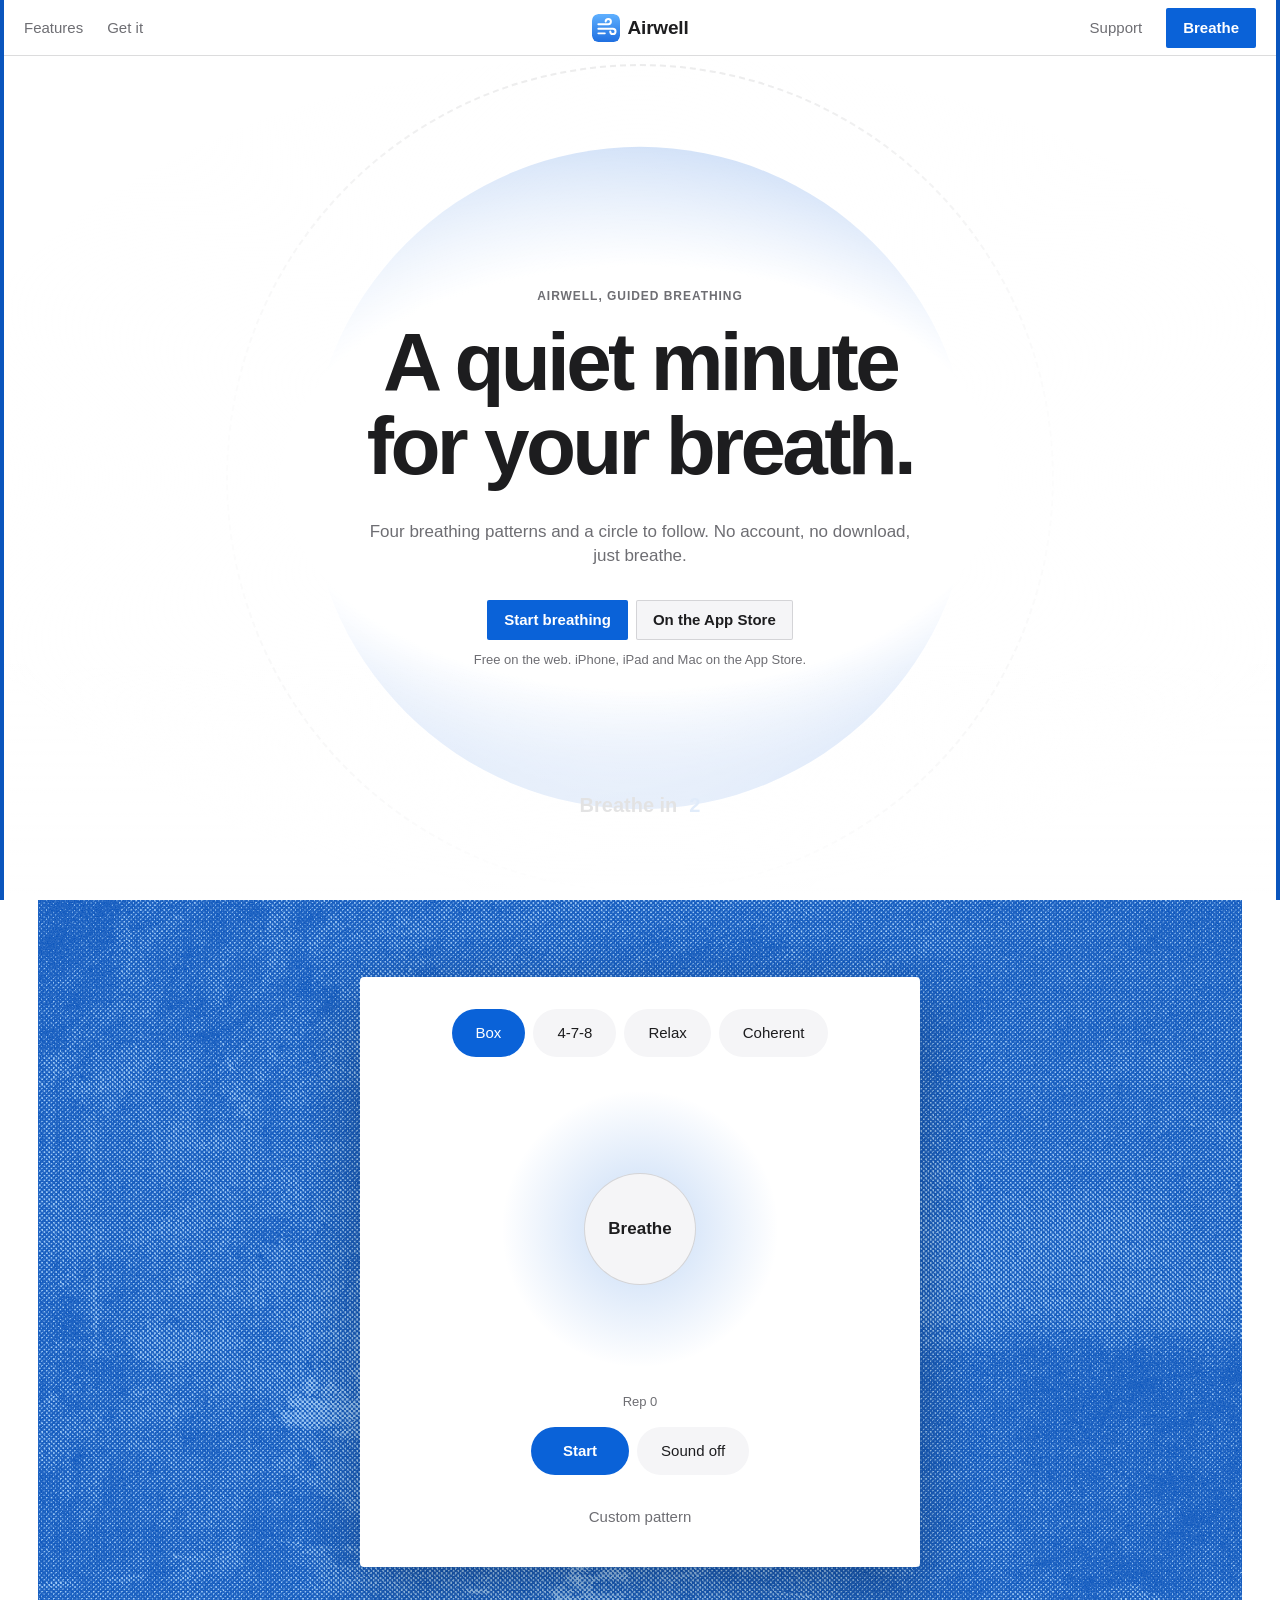
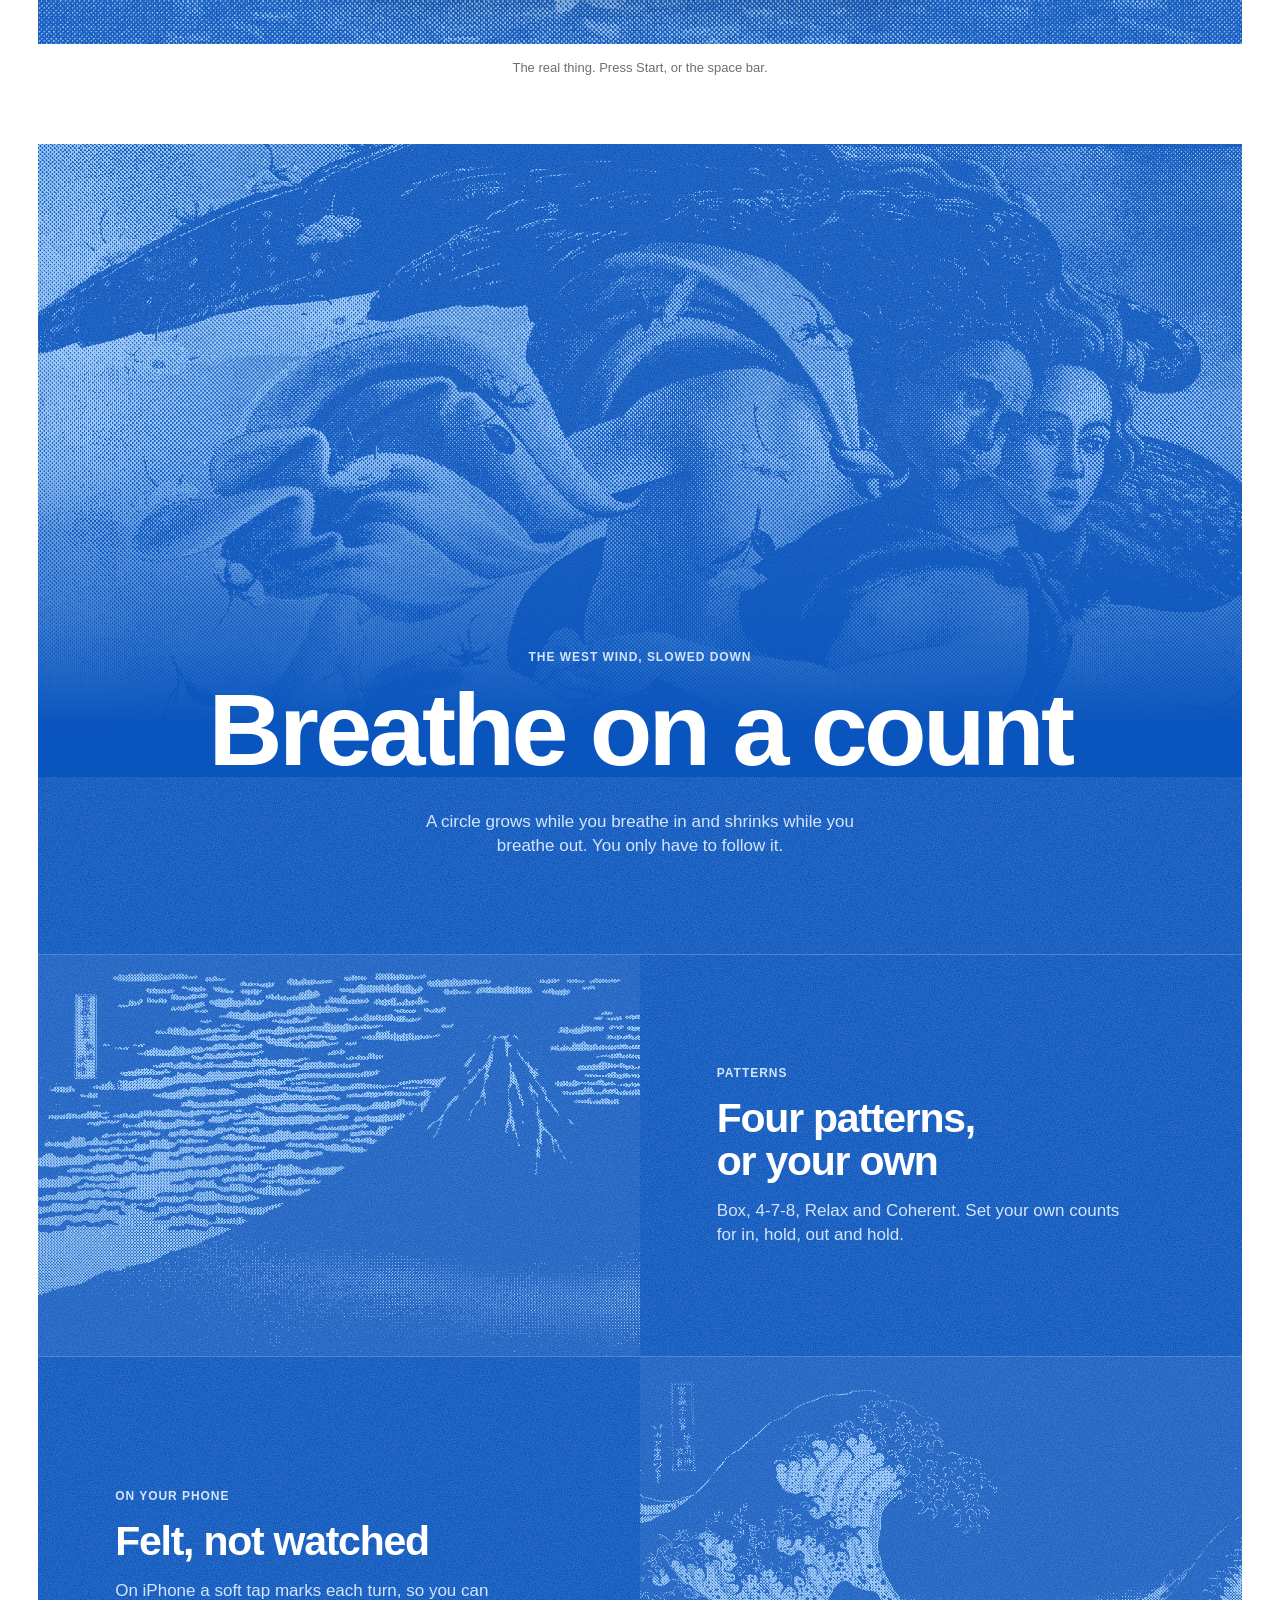
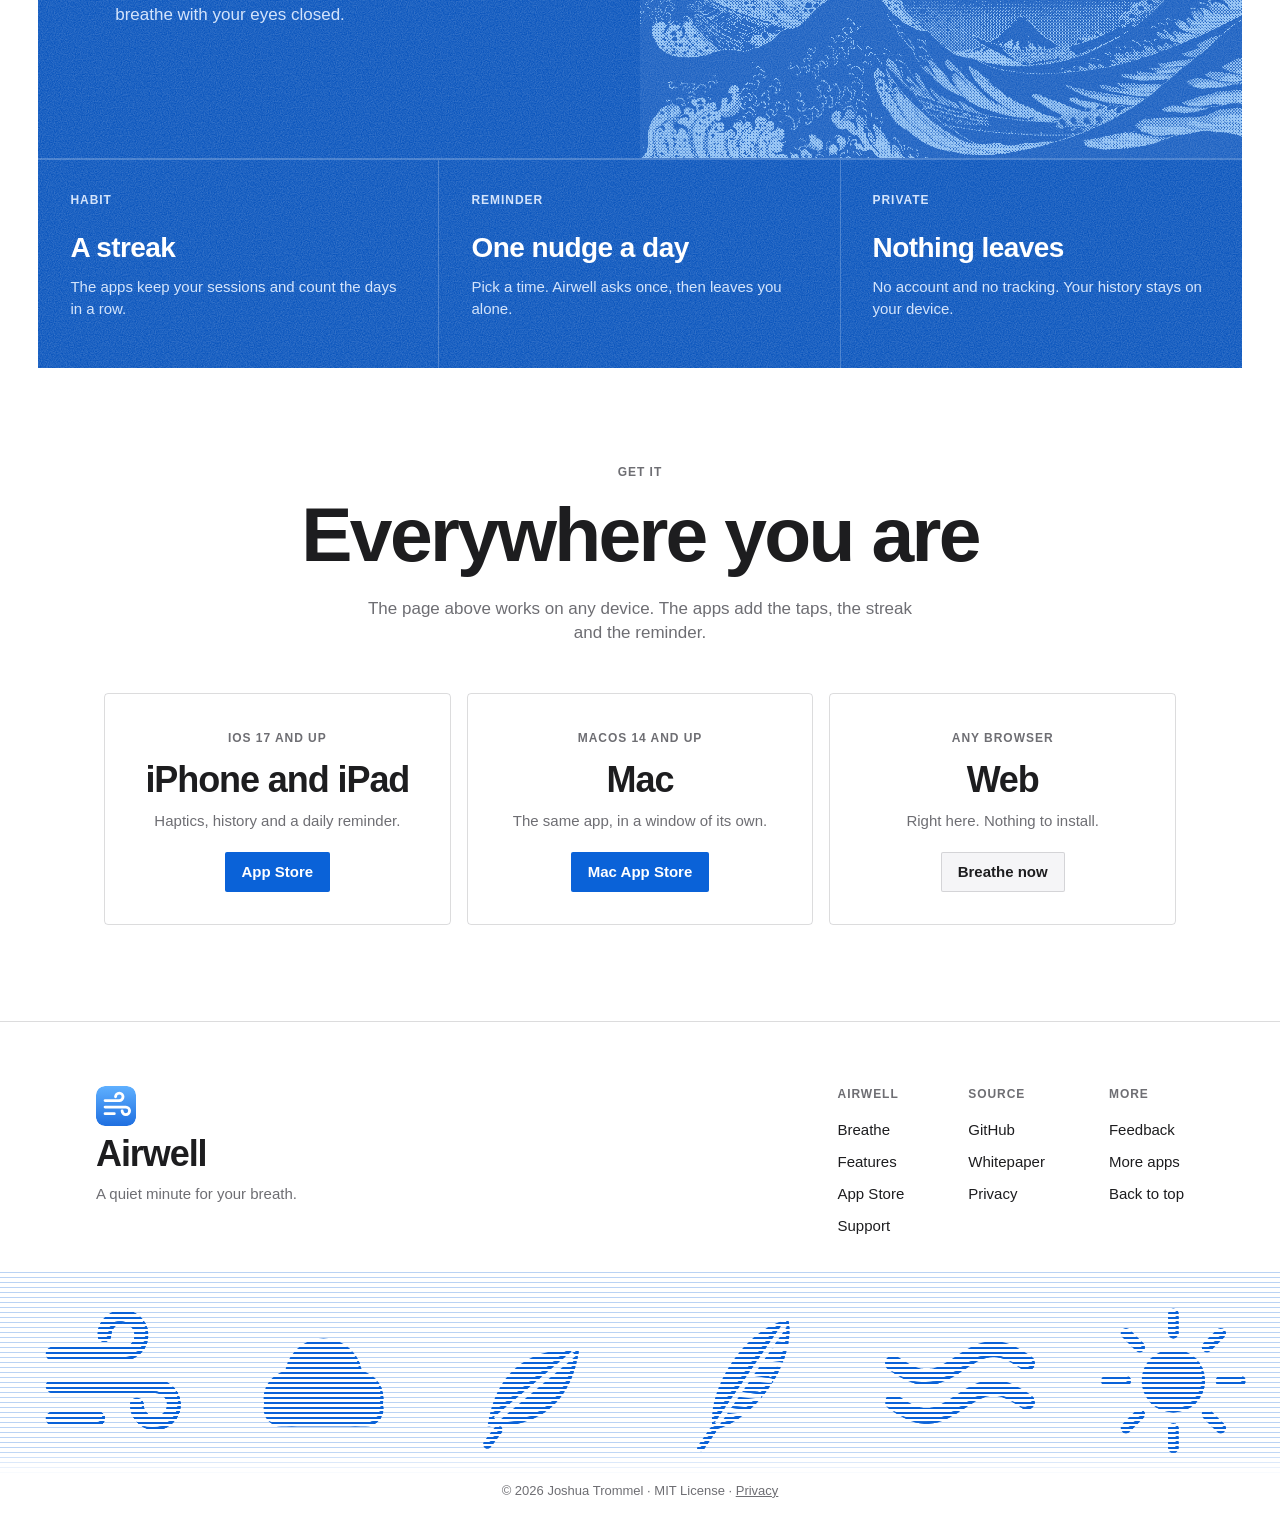
==== commit e915492a: "Landing: one big breather behind the hero, tiles gone Co-Authored-By: Claude Opus 5.5 <noreply@anthr" ====
--- a/web/index.html
+++ b/web/index.html
@@ -19,7 +19,7 @@
 <link rel="apple-touch-icon" href="/apple-touch-icon.png">
 <link rel="stylesheet" href="tokens.css">
 <link rel="stylesheet" href="landing.css">
-<link rel="stylesheet" href="hero.css?v=2">
+<link rel="stylesheet" href="hero.css?v=3">
 <script src="landing.js" defer></script>
 </head>
 <body>
@@ -256,6 +256,6 @@
 
 </script>
 <script src="footer-band.js" defer></script>
-<script src="hero.js?v=2" defer></script>
+<script src="hero.js?v=3" defer></script>
 </body>
 </html>
--- a/web/hero.css
+++ b/web/hero.css
@@ -1,21 +1,17 @@
-/* Hero: Airwell's breather behind the copy, one card per pattern, each circle breathing its own timing with the
-   phase and the seconds left, like the app. Blended into the page; parallax in hero.js. */
+/* Hero: Airwell's breather behind the copy, one big circle breathing Box timing with the phase
+   and the seconds left, like the app. Blended into the page; parallax in hero.js. */
 .hero { position: relative; isolation: isolate; overflow: hidden; min-height: calc(100svh - 56px); display: grid; align-items: center; padding: var(--sp-8) 0; }
 .hero-copy { position: relative; z-index: 2; }
 .hero::before { content: ""; position: absolute; inset: 0; z-index: 1; pointer-events: none; background: radial-gradient(ellipse 56% 50% at 50% 50%, var(--bg) 50%, transparent 100%); }
 .hero::after { content: ""; position: absolute; left: 0; right: 0; bottom: 0; height: 28%; z-index: 1; pointer-events: none; background: linear-gradient(transparent, var(--bg)); }
 .hero-bg { position: absolute; inset: 0; z-index: 0; pointer-events: none; transform: translate3d(0, var(--py, 0), 0); will-change: transform; }
-.awall { height: 100%; max-width: 1440px; margin: 0 auto; padding: var(--sp-6); display: grid; grid-template-columns: repeat(3, 1fr); grid-auto-rows: 300px; gap: var(--sp-5); align-content: center; opacity: .8; }
-.aw { background: var(--bg2); border: 1px solid var(--border); border-radius: 22px; padding: 18px 22px; display: grid; grid-template-rows: auto 1fr auto; overflow: hidden; }
-.aw-ph { display: flex; justify-content: space-between; font-size: 14px; font-weight: 600; color: var(--text); font-variant-numeric: tabular-nums; }
+.awall { height: 100%; display: grid; place-items: center; opacity: .55; }
+.aw-b { position: relative; width: min(92vmin, 900px); aspect-ratio: 1; display: grid; place-items: center; }
+.aw-b::before { content: ""; position: absolute; inset: 0; border-radius: 50%; border: 2px dashed var(--border); }
+.aw-c { width: 50%; aspect-ratio: 1; border-radius: 50%; background: radial-gradient(circle at 35% 30%, color-mix(in srgb, var(--accent) 35%, var(--bg)), var(--accent)); transition: transform 4s ease-in-out; }
+.aw-ph { position: absolute; bottom: 9%; left: 0; right: 0; display: flex; justify-content: center; gap: 12px; font-size: 20px; font-weight: 600; color: var(--text); font-variant-numeric: tabular-nums; }
 .aw-ph b { color: var(--accent); }
-.aw-hd { display: flex; justify-content: space-between; font-size: 14px; font-weight: 700; color: var(--text); }
-.aw-hd span { font-weight: 600; color: var(--text2, #6e6e73); font-variant-numeric: tabular-nums; }
-.aw-b { position: relative; display: grid; place-items: center; }
-.aw-b::before { content: ""; position: absolute; width: 190px; aspect-ratio: 1; border-radius: 50%; border: 1px dashed var(--border); }
-.aw-c { width: 84px; aspect-ratio: 1; border-radius: 50%; background: radial-gradient(circle at 35% 30%, color-mix(in srgb, var(--accent) 35%, var(--bg)), var(--accent)); transition: transform 4s ease-in-out; }
-@media (max-width: 900px) { .awall { grid-template-columns: repeat(2, 1fr); } }
-@media (max-width: 560px) { .awall { grid-template-columns: 1fr 1fr; padding: var(--sp-3); gap: var(--sp-3); grid-auto-rows: 200px; align-content: space-between; height: 100%; opacity: .55; } .aw-b::before { width: 130px; } .aw-c { width: 64px; } .hero::before { background: radial-gradient(ellipse 120% 46% at 50% 50%, var(--bg) 62%, transparent 100%); } }
+@media (max-width: 560px) { .aw-b { width: 100vw; } .aw-ph { bottom: 4%; } }
 @media (max-width: 600px) { .nav { grid-template-columns: auto 1fr; } .nav-brand { grid-column: 1; } .nav-end { grid-column: 2; justify-self: end; } }
 @media (prefers-reduced-motion: reduce) { .aw-c { transition: none; } }
 .try { padding: 0 0 var(--sp-8); }
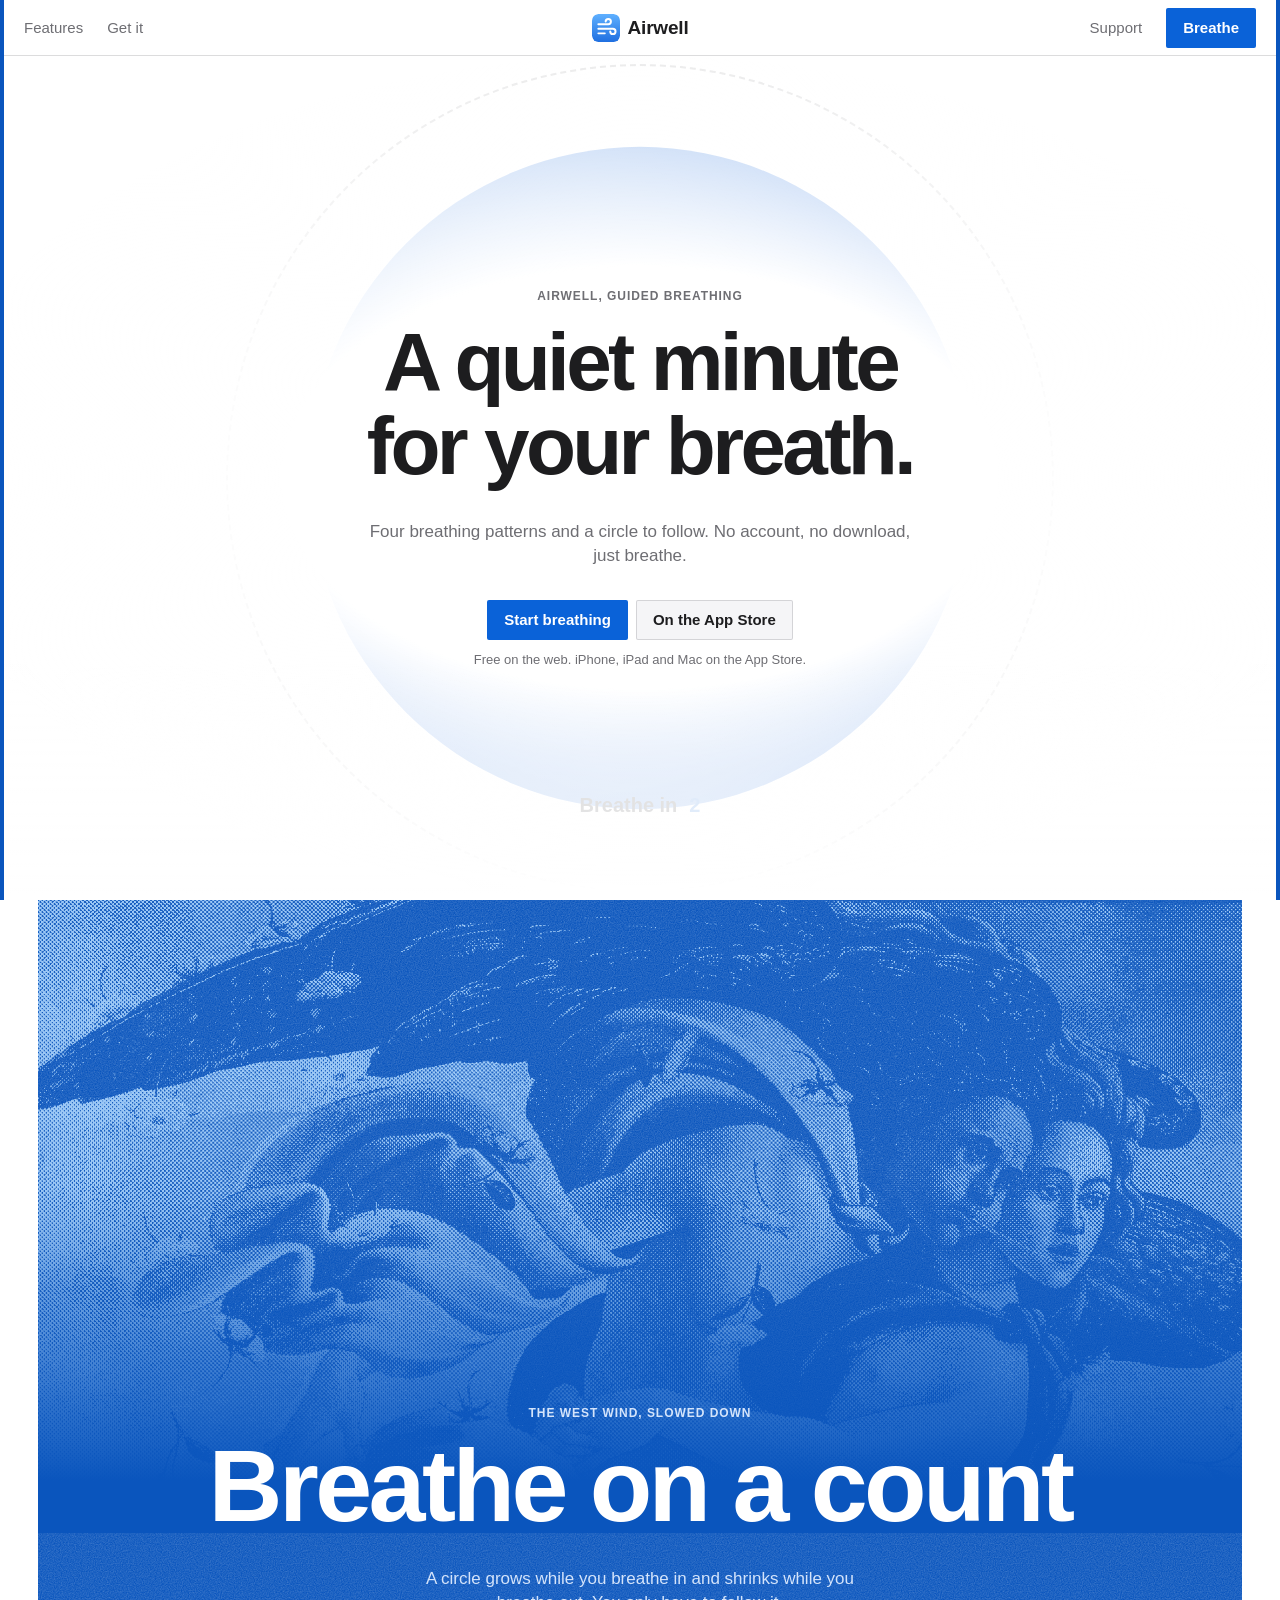
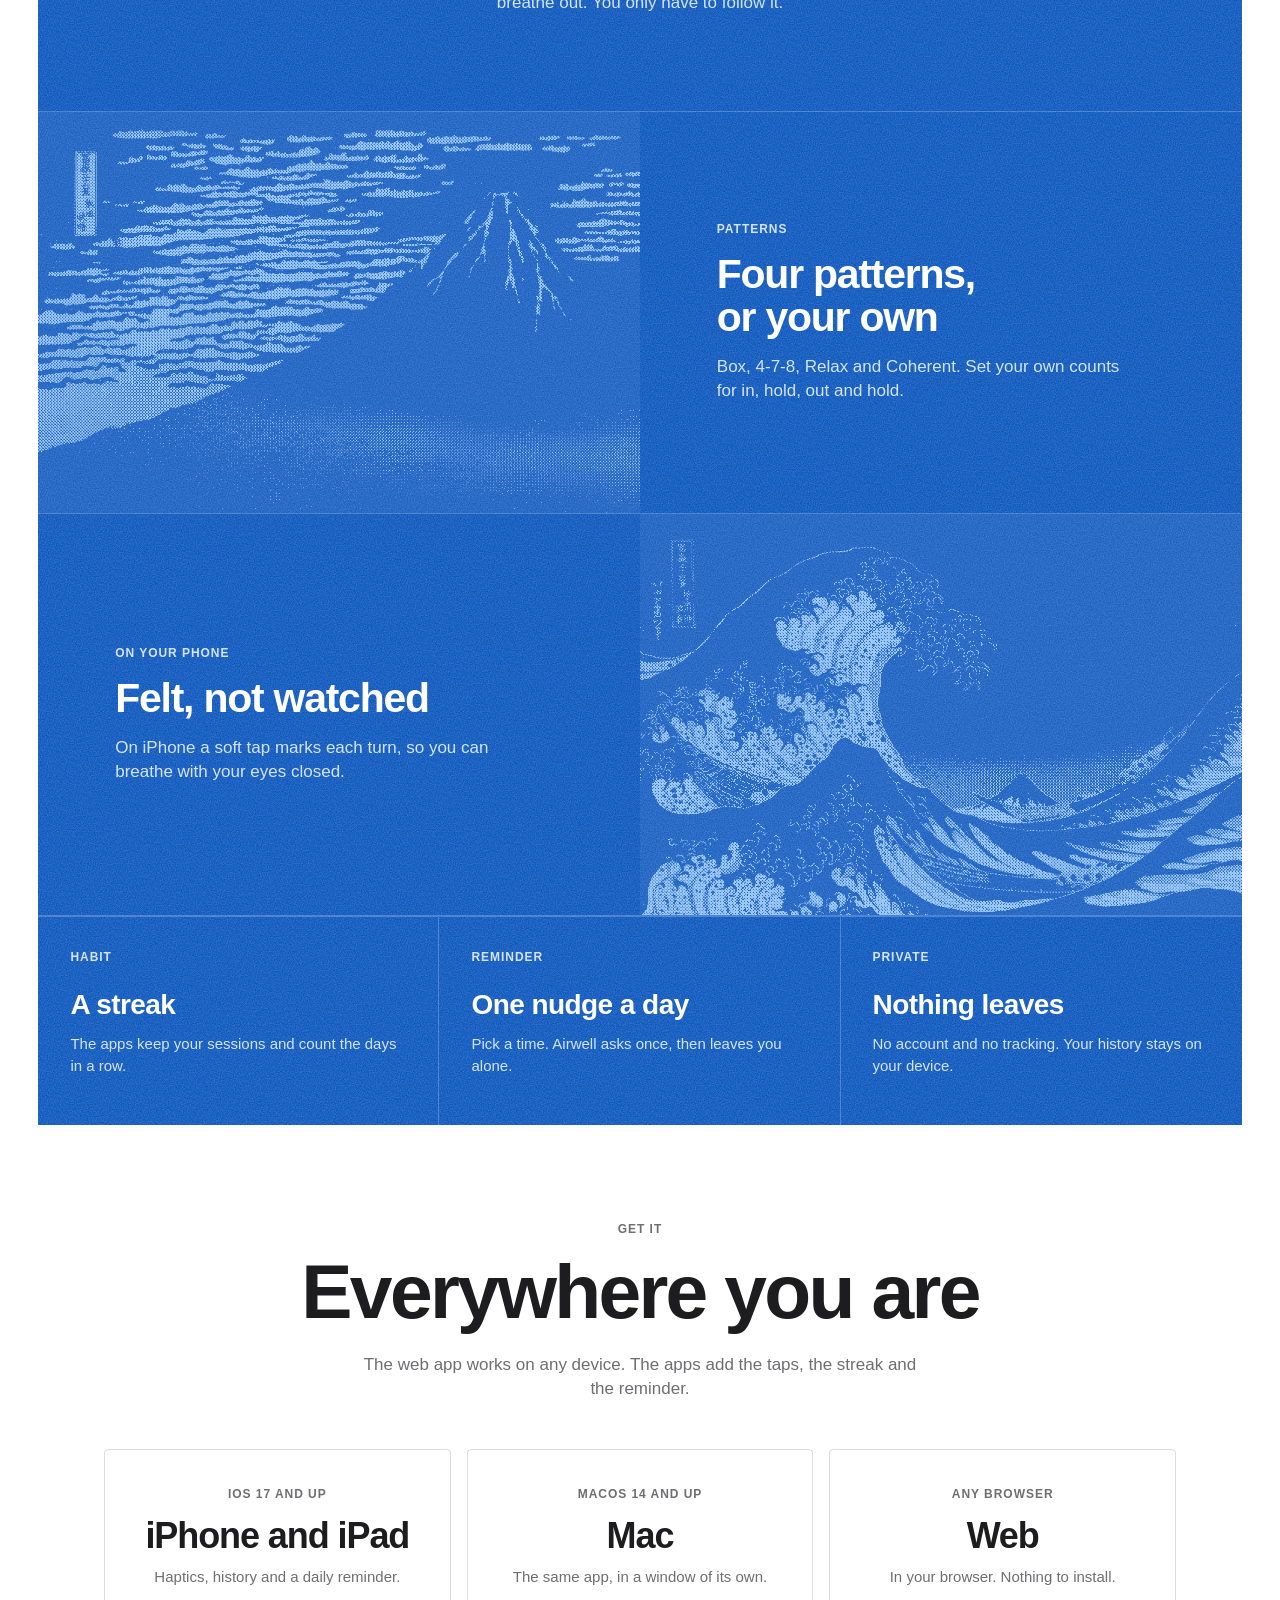
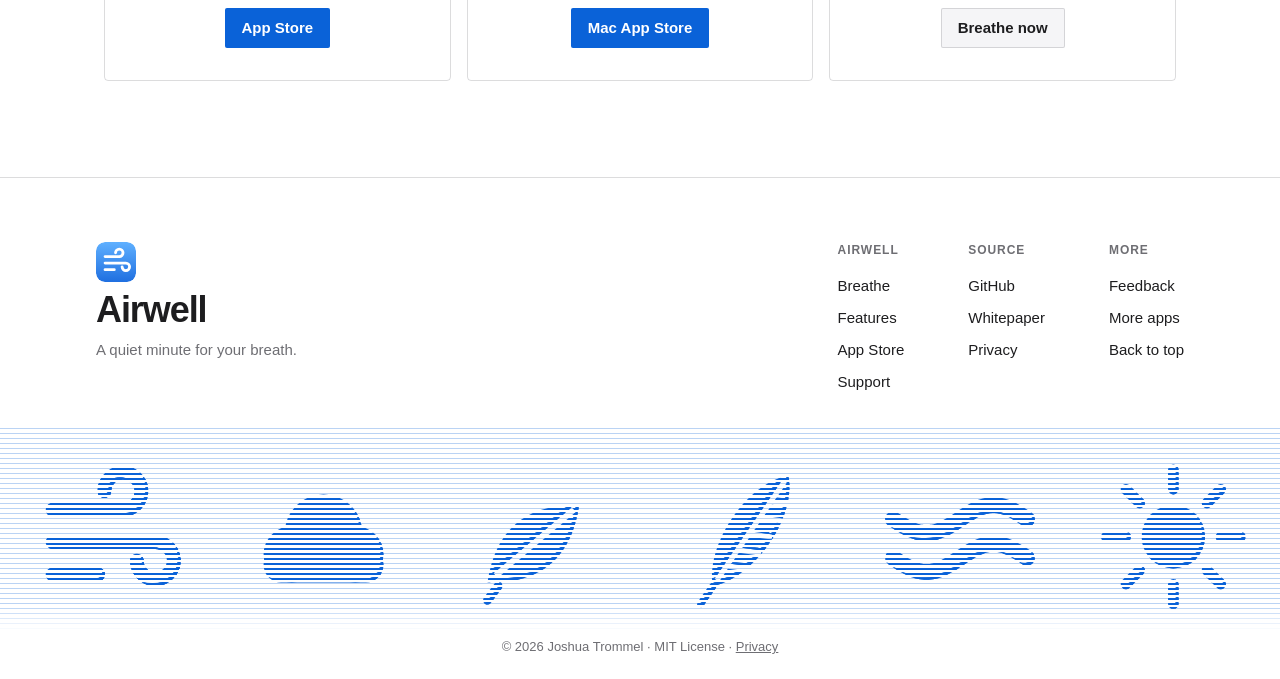
==== commit 8a806136: "web: landing enters the app at /app; demo removed from landing Co-Authored-By: Claude Opus 5.5 <nore" ====
--- a/web/index.html
+++ b/web/index.html
@@ -32,7 +32,7 @@
   <a class="nav-brand" href="#top" aria-label="Airwell home"><img src="icon.svg" alt="" width="28" height="28"><span>Airwell</span></a>
   <div class="nav-end">
     <a class="nav-get" href="support.html">Support</a>
-    <a class="btn btn-solid" href="#tool">Breathe</a>
+    <a class="btn btn-solid" href="/app/">Breathe</a>
   </div>
 </header>
 
@@ -47,7 +47,7 @@
     <h1 class="hero-h1">A quiet minute for your breath.</h1>
     <p class="lead">Four breathing patterns and a circle to follow. No account, no download, just breathe.</p>
     <div class="cta">
-      <a class="btn btn-solid" href="#tool">Start breathing</a>
+      <a class="btn btn-solid" href="/app/">Start breathing</a>
       <a class="btn btn-ghost" href="https://apps.apple.com/app/id6810806058">On the App Store</a>
     </div>
     <p class="fine">Free on the web. iPhone, iPad and Mac on the App Store.</p>
@@ -55,41 +55,6 @@
 
 </section>
 
-<section class="try">
-  <div class="demo-wrap reveal">
-    <div class="stage">
-      <div class="art stage-art" style="--img: url(art/monet.png)" aria-hidden="true"></div>
-      <div class="tool" id="tool">
-        <div class="presets" id="presets">
-          <button data-pattern="4,4,4,4" class="active">Box</button>
-          <button data-pattern="4,7,8,0">4-7-8</button>
-          <button data-pattern="4,0,6,0">Relax</button>
-          <button data-pattern="5,0,5,0">Coherent</button>
-        </div>
-        <div class="breath">
-          <div class="ring"></div>
-          <div class="circle" id="circle"><span id="label">Breathe</span></div>
-        </div>
-        <div class="reps" id="reps">Rep <span id="repCount">0</span></div>
-        <div class="controls">
-          <button class="start" id="toggle">Start</button>
-          <button class="ghost" id="soundToggle" aria-pressed="false">Sound off</button>
-        </div>
-        <details class="custom">
-          <summary>Custom pattern</summary>
-          <div class="custom-row">
-            <label>In <input type="number" id="cIn" min="0" max="30" value="4"></label>
-            <label>Hold <input type="number" id="cHold1" min="0" max="30" value="4"></label>
-            <label>Out <input type="number" id="cOut" min="0" max="30" value="4"></label>
-            <label>Hold <input type="number" id="cHold2" min="0" max="30" value="4"></label>
-            <button id="applyCustom">Use</button>
-          </div>
-        </details>
-      </div>
-    </div>
-    <p class="demo-hint">The real thing. Press Start, or the space bar.</p>
-  </div>
-</section>
 
 <section class="band" id="features">
   <div class="band-head">
@@ -115,11 +80,11 @@
   <div class="wrap center">
     <p class="label reveal">Get it</p>
     <h2 class="reveal">Everywhere you are</h2>
-    <p class="body reveal">The page above works on any device. The apps add the taps, the streak and the reminder.</p>
+    <p class="body reveal">The web app works on any device. The apps add the taps, the streak and the reminder.</p>
     <div class="plat-row">
       <div class="reveal"><small>iOS 17 and up</small><b>iPhone and iPad</b><p>Haptics, history and a daily reminder.</p><a class="btn btn-solid" href="https://apps.apple.com/app/id6810806058">App Store</a></div>
       <div class="reveal"><small>macOS 14 and up</small><b>Mac</b><p>The same app, in a window of its own.</p><a class="btn btn-solid" href="https://apps.apple.com/app/id6810806058">Mac App Store</a></div>
-      <div class="reveal"><small>Any browser</small><b>Web</b><p>Right here. Nothing to install.</p><a class="btn btn-ghost" href="#tool">Breathe now</a></div>
+      <div class="reveal"><small>Any browser</small><b>Web</b><p>In your browser. Nothing to install.</p><a class="btn btn-ghost" href="/app/">Breathe now</a></div>
     </div>
   </div>
 </section>
@@ -129,132 +94,15 @@
   <div class="foot-top">
     <div class="foot-brand"><img src="icon.svg" alt="" width="40" height="40"><b>Airwell</b><p>A quiet minute for your breath.</p></div>
     <nav class="foot-cols" aria-label="Footer">
-      <div><p class="label">Airwell</p><a href="#tool">Breathe</a><a href="#features">Features</a><a href="https://apps.apple.com/app/id6810806058">App Store</a><a href="support.html">Support</a></div>
+      <div><p class="label">Airwell</p><a href="/app/">Breathe</a><a href="#features">Features</a><a href="https://apps.apple.com/app/id6810806058">App Store</a><a href="support.html">Support</a></div>
       <div><p class="label">Source</p><a href="https://github.com/nulljosh/airwell">GitHub</a><a href="https://github.com/nulljosh/airwell/blob/main/WHITEPAPER.md">Whitepaper</a><a href="privacy.html">Privacy</a></div>
-      <div><p class="label">More</p><a href="mailto:trommatic@icloud.com?subject=Airwell">Feedback</a><a href="https://jaybulb.com">More apps</a><a href="#top">Back to top</a></div>
+      <div><p class="label">More</p><a href="mailto:info@jaybulb.com?subject=Airwell">Feedback</a><a href="https://jaybulb.com">More apps</a><a href="#top">Back to top</a></div>
     </nav>
   </div>
   <div class="word-band" aria-hidden="true"><canvas class="word-canvas"></canvas></div>
   <p class="legal">&copy; 2026 Joshua Trommel &middot; MIT License &middot; <a href="privacy.html">Privacy</a></p>
 </footer>
 
-<script>
-  const circle = document.getElementById('circle');
-  const label = document.getElementById('label');
-  const toggleBtn = document.getElementById('toggle');
-  const soundBtn = document.getElementById('soundToggle');
-  const repCount = document.getElementById('repCount');
-  const presetButtons = document.querySelectorAll('#presets button');
-
-  let pattern = [4,4,4,4]; // inhale, hold, exhale, hold (seconds)
-  let running = false;
-  let timer = null;
-  let phaseIdx = 0;
-  let reps = 0;
-  let soundOn = false;
-  let audioCtx = null;
-  const phaseNames = ['Inhale','Hold','Exhale','Hold'];
-  const phaseScale = [1.4, 1.4, 0.8, 0.8];
-
-  function chime(){
-    if (!soundOn) return;
-    try {
-      audioCtx = audioCtx || new (window.AudioContext || window.webkitAudioContext)();
-      const osc = audioCtx.createOscillator();
-      const gain = audioCtx.createGain();
-      osc.frequency.value = 440;
-      gain.gain.setValueAtTime(0.08, audioCtx.currentTime);
-      gain.gain.exponentialRampToValueAtTime(0.0001, audioCtx.currentTime + 0.4);
-      osc.connect(gain).connect(audioCtx.destination);
-      osc.start();
-      osc.stop(audioCtx.currentTime + 0.4);
-    } catch(e) {}
-  }
-
-  soundBtn.addEventListener('click', ()=>{
-    soundOn = !soundOn;
-    soundBtn.setAttribute('aria-pressed', soundOn);
-    soundBtn.textContent = soundOn ? 'Sound on' : 'Sound off';
-    try { localStorage.setItem('breathe-sound', soundOn ? '1' : '0'); } catch(e) {}
-  });
-  try { soundOn = localStorage.getItem('breathe-sound') === '1'; } catch(e) {}
-  soundBtn.setAttribute('aria-pressed', soundOn);
-  soundBtn.textContent = soundOn ? 'Sound on' : 'Sound off';
-
-  function setPreset(str, save){
-    pattern = str.split(',').map(Number);
-    if (save !== false) { try { localStorage.setItem('breathe-preset', str); } catch(e) {} }
-    if (running) runPhase(0);
-  }
-
-  presetButtons.forEach(btn=>{
-    btn.addEventListener('click', ()=>{
-      presetButtons.forEach(b=>b.classList.remove('active'));
-      btn.classList.add('active');
-      setPreset(btn.dataset.pattern);
-    });
-  });
-
-  document.getElementById('applyCustom').addEventListener('click', ()=>{
-    const vals = ['cIn','cHold1','cOut','cHold2'].map(id=>Number(document.getElementById(id).value)||0);
-    presetButtons.forEach(b=>b.classList.remove('active'));
-    setPreset(vals.join(','));
-  });
-
-  // restore last-used preset
-  try {
-    const saved = localStorage.getItem('breathe-preset');
-    if (saved){
-      pattern = saved.split(',').map(Number);
-      const match = [...presetButtons].find(b=>b.dataset.pattern === saved);
-      if (match){ presetButtons.forEach(b=>b.classList.remove('active')); match.classList.add('active'); }
-    }
-  } catch(e) {}
-
-  // Recursive setTimeout state machine: i counts forever (not mod 4) so a
-  // full cycle back to phase 0 is detectable to bump the rep counter, and a
-  // 0-second phase (custom pattern) recurses straight through without
-  // scheduling a timer or playing a chime for it.
-  function runPhase(i){
-    clearTimeout(timer);
-    if (i % 4 === 0 && i !== 0) { reps++; repCount.textContent = reps; }
-    phaseIdx = i % 4;
-    const dur = pattern[phaseIdx];
-    if (dur === 0){ runPhase(phaseIdx+1); return; }
-    label.textContent = phaseNames[phaseIdx];
-    chime();
-    circle.style.transitionDuration = dur + 's';
-    circle.style.transform = `translate(-50%,-50%) scale(${phaseScale[phaseIdx]})`;
-    timer = setTimeout(()=>runPhase(i+1), dur*1000);
-  }
-
-  function start(){
-    if (running) return;
-    running = true;
-    toggleBtn.textContent = 'Stop';
-    reps = 0; repCount.textContent = 0;
-    runPhase(0);
-  }
-  function stop(){
-    if (!running) return;
-    running = false;
-    toggleBtn.textContent = 'Start';
-    clearTimeout(timer);
-    circle.style.transitionDuration = '1s';
-    circle.style.transform = 'translate(-50%,-50%) scale(1)';
-    label.textContent = 'Breathe';
-  }
-
-  toggleBtn.addEventListener('click', ()=> running ? stop() : start());
-
-  document.addEventListener('keydown', (e)=>{
-    if (e.code === 'Space' && e.target === document.body){
-      e.preventDefault();
-      running ? stop() : start();
-    }
-  });
-
-</script>
 <script src="footer-band.js" defer></script>
 <script src="hero.js?v=3" defer></script>
 </body>
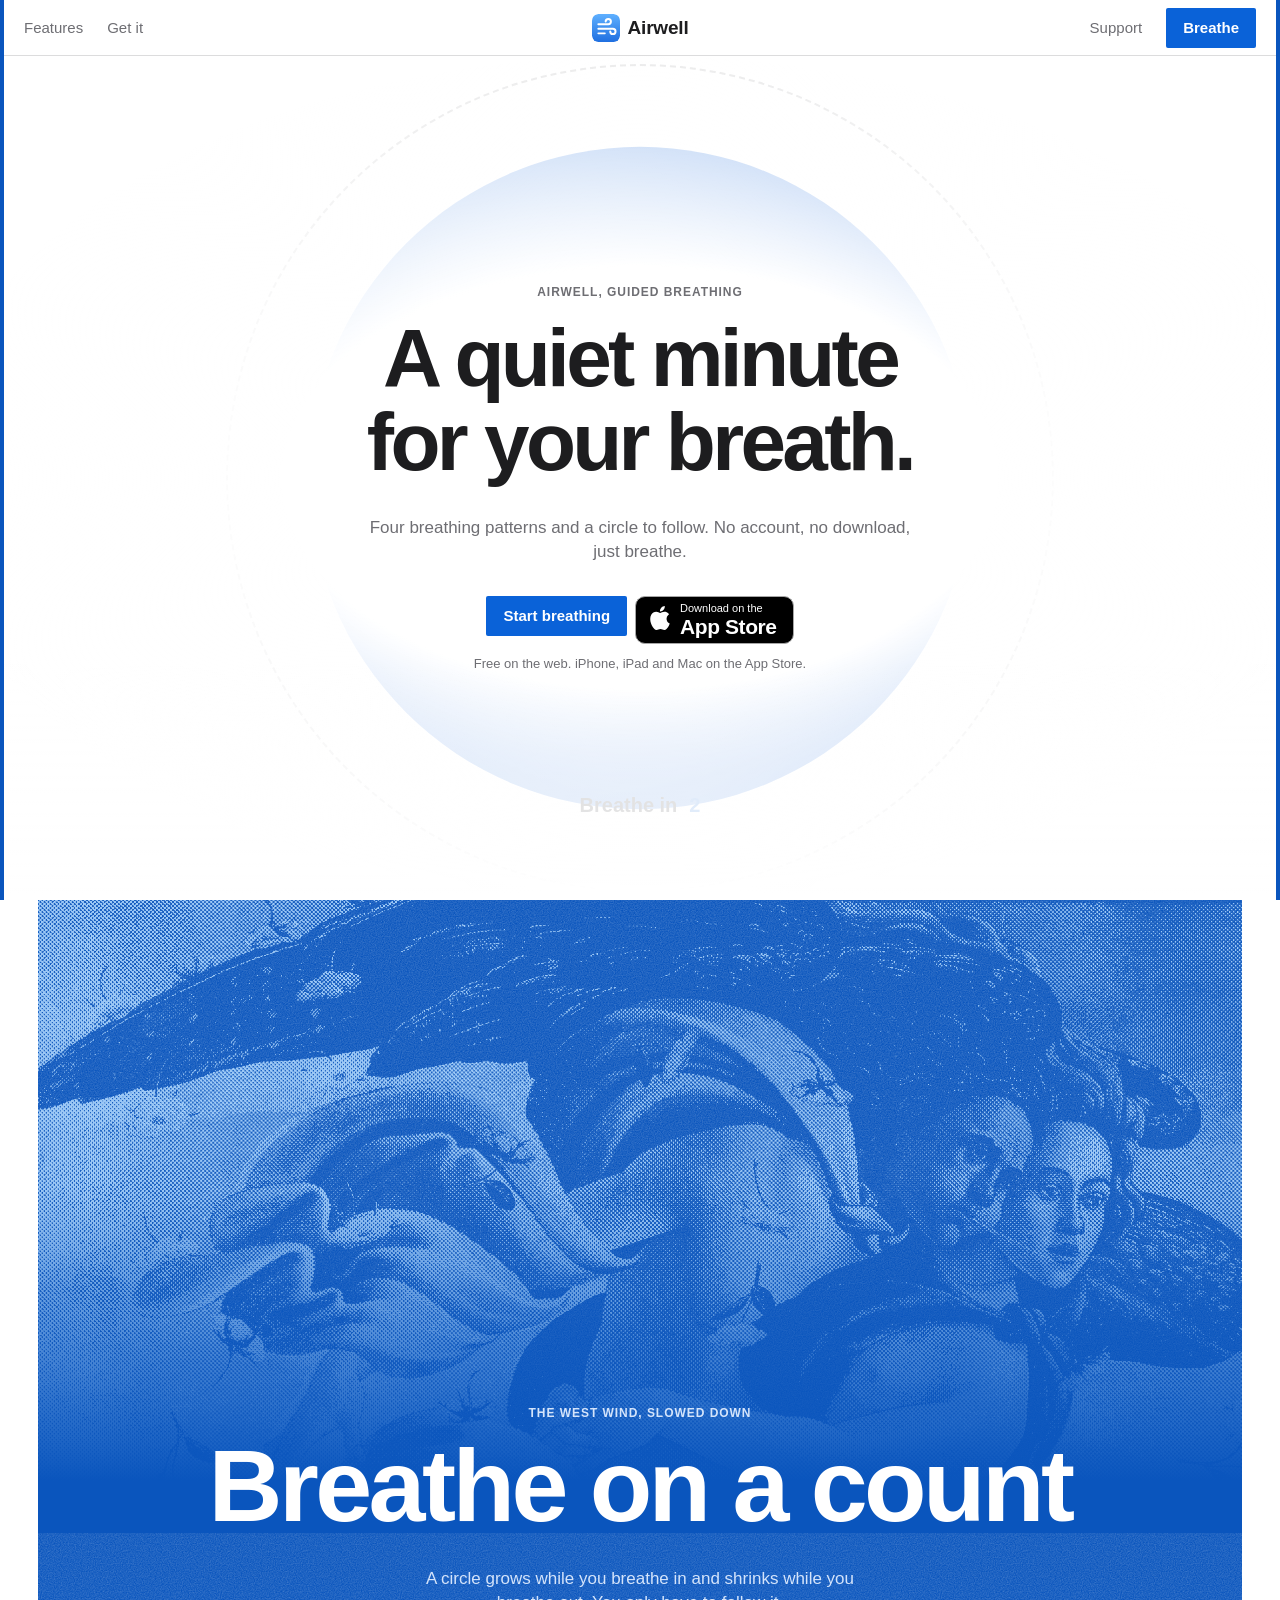
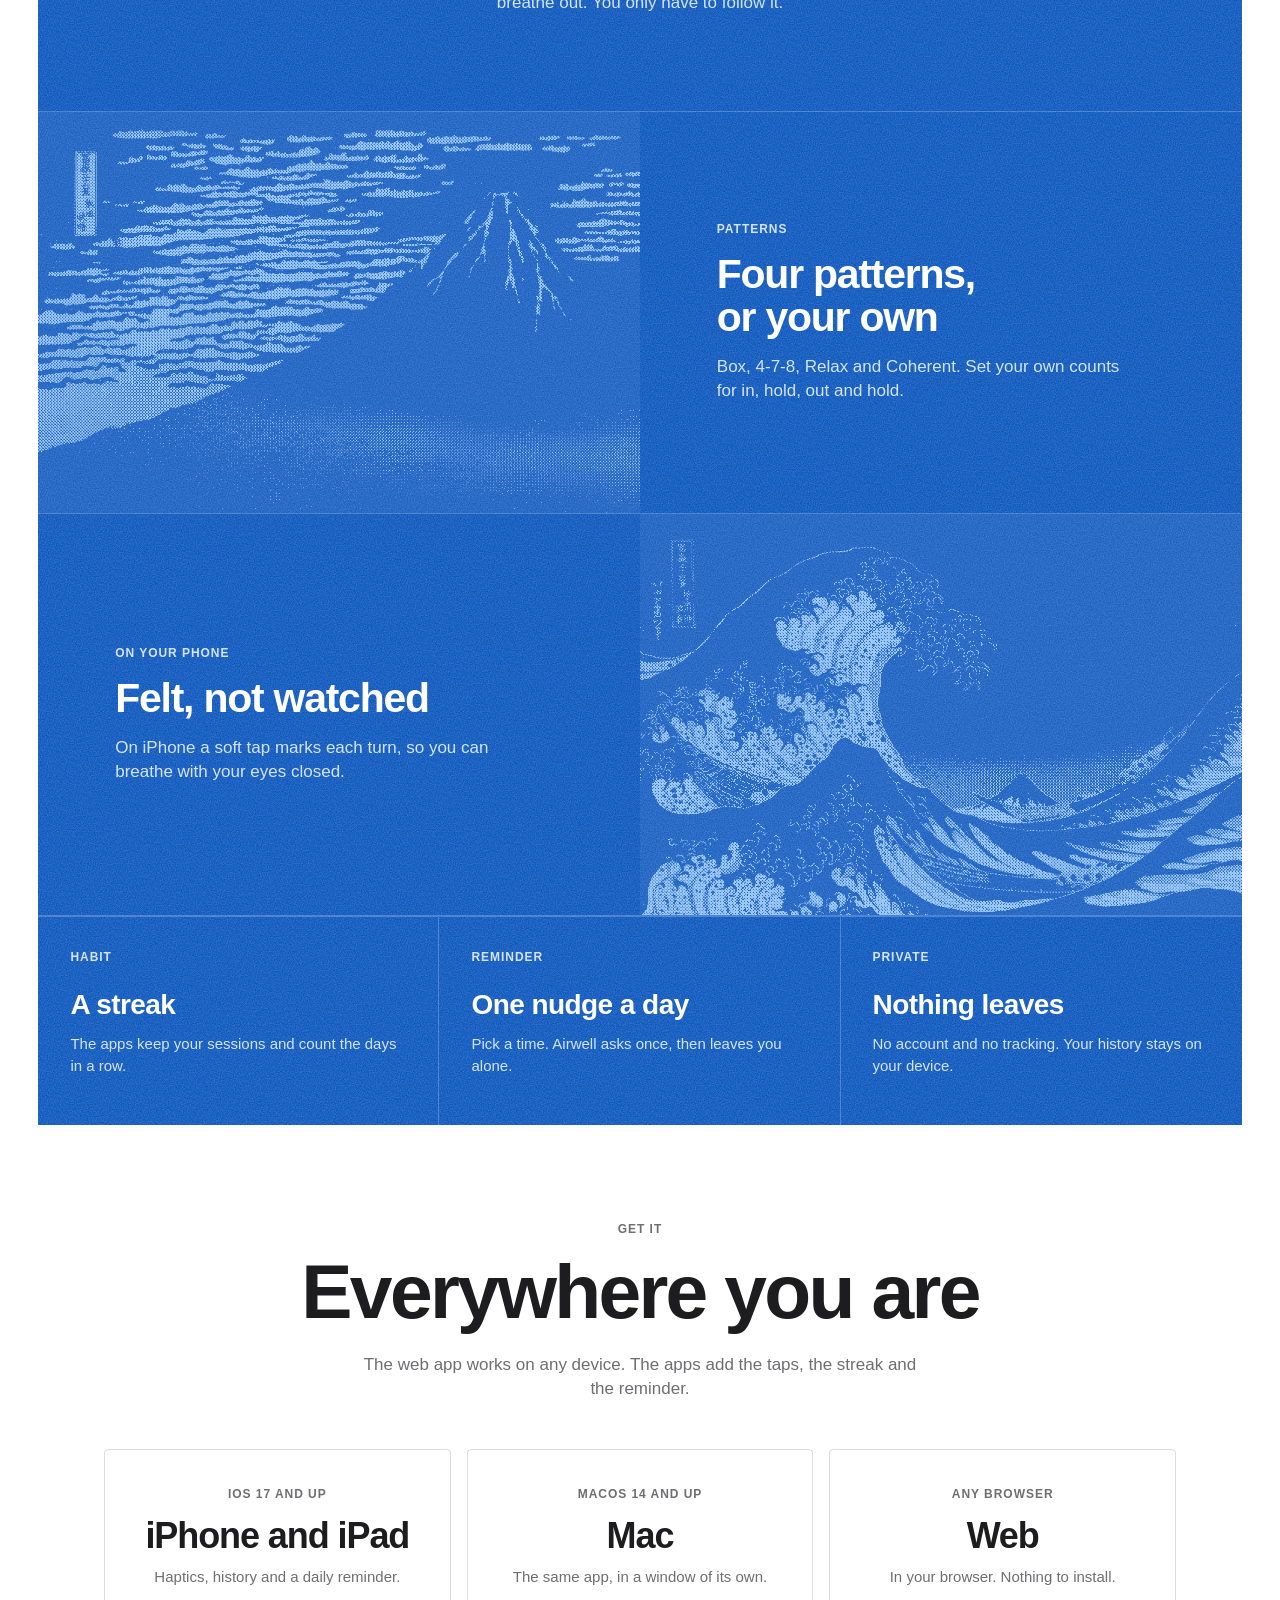
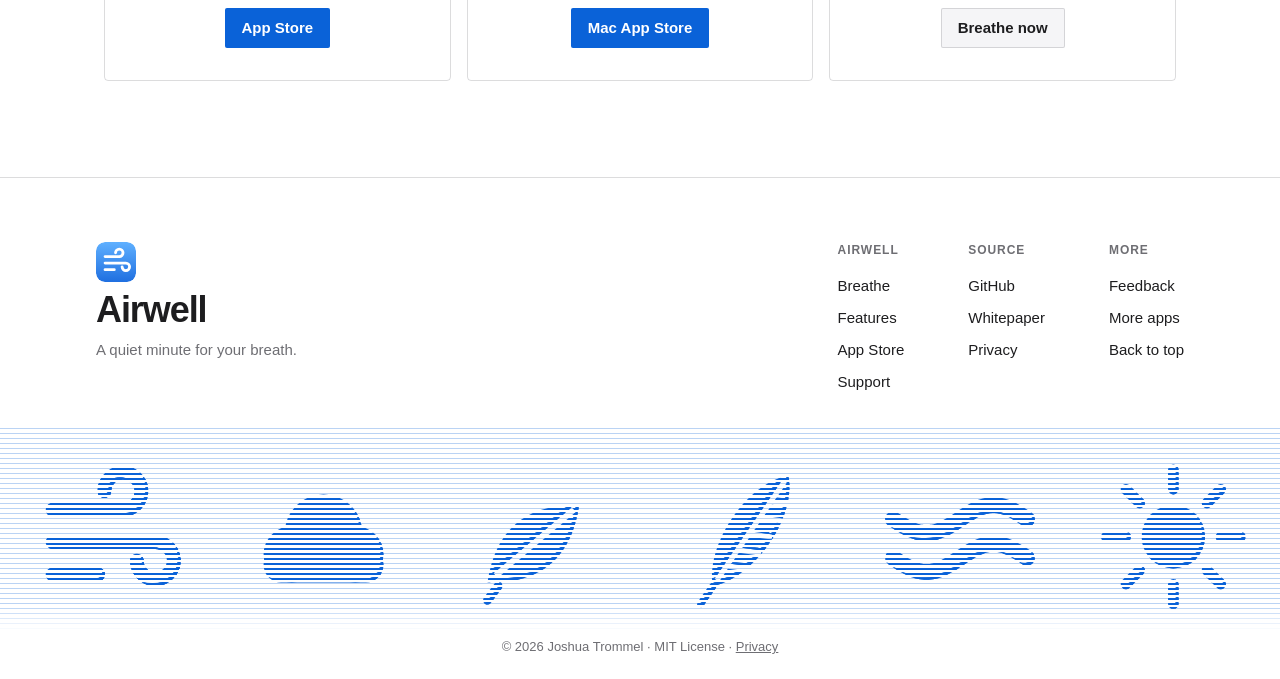
==== commit 22f16efb: "web: App Store badge in hero CTA; Smart App Banner Co-Authored-By: Claude Opus 5.5 <noreply@anthropi" ====
--- a/web/index.html
+++ b/web/index.html
@@ -13,13 +13,14 @@
 <meta property="og:url" content="https://airwell.jaybulb.com/">
 <meta name="twitter:card" content="summary_large_image">
 <meta name="twitter:image" content="https://airwell.jaybulb.com/og.png">
+<meta name="apple-itunes-app" content="app-id=6810806058">
 <link rel="canonical" href="https://airwell.jaybulb.com/">
 <link rel="icon" href="/favicon.svg" type="image/svg+xml">
 <link rel="icon" href="/favicon-32.png" sizes="32x32" type="image/png">
 <link rel="apple-touch-icon" href="/apple-touch-icon.png">
 <link rel="stylesheet" href="tokens.css">
 <link rel="stylesheet" href="landing.css">
-<link rel="stylesheet" href="hero.css?v=3">
+<link rel="stylesheet" href="hero.css?v=4">
 <script src="landing.js" defer></script>
 </head>
 <body>
@@ -48,7 +49,7 @@
     <p class="lead">Four breathing patterns and a circle to follow. No account, no download, just breathe.</p>
     <div class="cta">
       <a class="btn btn-solid" href="/app/">Start breathing</a>
-      <a class="btn btn-ghost" href="https://apps.apple.com/app/id6810806058">On the App Store</a>
+      <a class="store-badge" href="https://apps.apple.com/app/id6810806058" aria-label="Download on the App Store"><svg viewBox="0 0 24 24" width="24" height="24" aria-hidden="true"><path fill="currentColor" d="M12.152 6.896c-.948 0-2.415-1.078-3.96-1.04-2.04.027-3.91 1.183-4.961 3.014-2.117 3.675-.546 9.103 1.519 12.09 1.013 1.454 2.208 3.09 3.792 3.039 1.52-.065 2.09-.987 3.935-.987 1.831 0 2.35.987 3.96.948 1.637-.026 2.676-1.48 3.676-2.948 1.156-1.688 1.636-3.325 1.662-3.415-.039-.013-3.182-1.221-3.22-4.857-.026-3.04 2.48-4.494 2.597-4.559-1.429-2.09-3.623-2.324-4.39-2.376-2-.156-3.675 1.09-4.61 1.09zM15.53 3.83c.843-1.012 1.4-2.427 1.245-3.83-1.207.052-2.662.805-3.532 1.818-.78.896-1.454 2.338-1.273 3.714 1.338.104 2.715-.688 3.559-1.701"/></svg><span><small>Download on the</small>App Store</span></a>
     </div>
     <p class="fine">Free on the web. iPhone, iPad and Mac on the App Store.</p>
   </div>
--- a/web/hero.css
+++ b/web/hero.css
@@ -16,3 +16,10 @@
 @media (prefers-reduced-motion: reduce) { .aw-c { transition: none; } }
 .try { padding: 0 0 var(--sp-8); }
 .try .demo-wrap { margin-top: 0; }
+
+/* App Store badge (hero CTA): Apple's black badge, white edge in dark mode */
+.store-badge { display: inline-flex; align-items: center; gap: 8px; height: 48px; padding: 0 16px 0 12px; border-radius: 10px; background: #000; color: #fff; border: 1px solid #a6a6a6; text-decoration: none; line-height: 1; }
+.store-badge svg { flex: none; margin-top: -3px; }
+.store-badge span { display: flex; flex-direction: column; font-size: 21px; font-weight: 600; letter-spacing: -.02em; text-align: left; }
+.store-badge small { font-size: 11px; font-weight: 500; letter-spacing: 0; margin-bottom: 2px; }
+.store-badge:focus-visible { outline: 2px solid var(--text); outline-offset: 3px; }
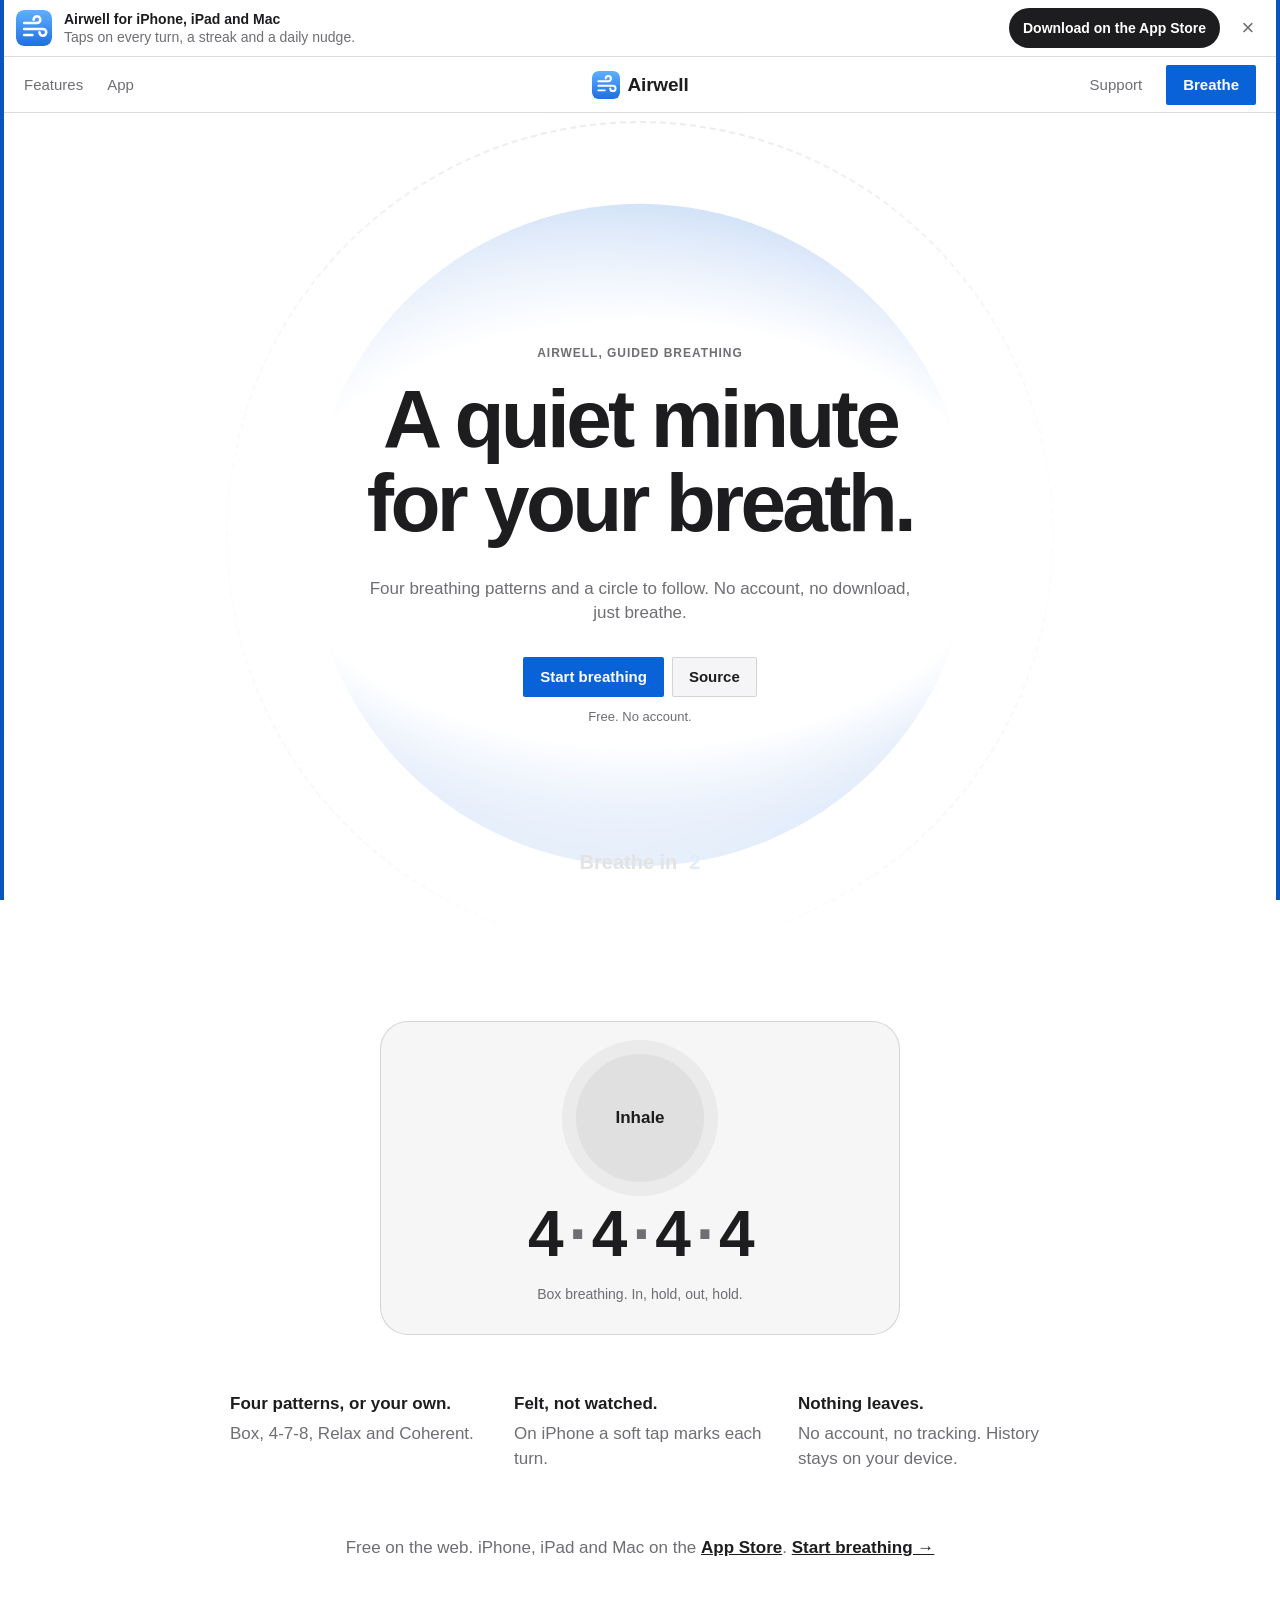
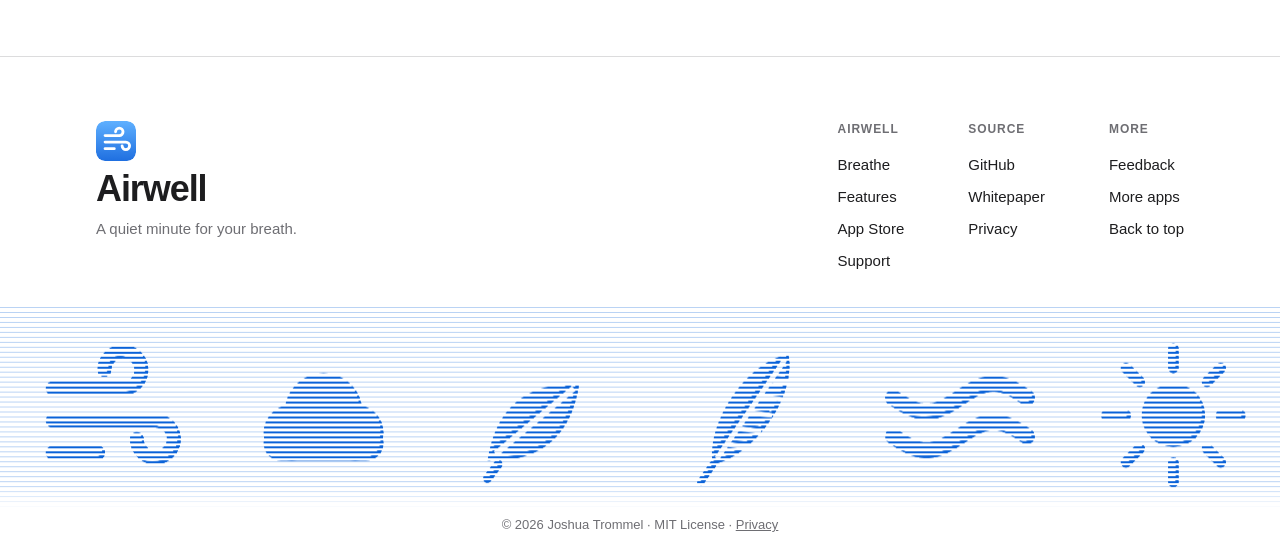
==== commit 91ed4398: "web: Keyrate-style landing (one card, three lines), top App Store banner; drop band art Co-Authored-" ====
--- a/web/index.html
+++ b/web/index.html
@@ -20,15 +20,22 @@
 <link rel="apple-touch-icon" href="/apple-touch-icon.png">
 <link rel="stylesheet" href="tokens.css">
 <link rel="stylesheet" href="landing.css">
-<link rel="stylesheet" href="hero.css?v=4">
+<link rel="stylesheet" href="hero.css?v=5">
 <script src="landing.js" defer></script>
 </head>
 <body>
 
+<div class="appbanner" id="appbanner" hidden>
+  <img src="icon.svg" alt="" width="36" height="36">
+  <p><b>Airwell for iPhone, iPad and Mac</b><span>Taps on every turn, a streak and a daily nudge.</span></p>
+  <a class="appbanner-get" href="https://apps.apple.com/app/id6810806058">Download on the App Store</a>
+  <button class="appbanner-x" type="button" aria-label="Dismiss">&times;</button>
+</div>
+<script>/* own banner everywhere except iOS Safari, which shows Apple's Smart App Banner */(()=>{const b=document.getElementById('appbanner'),u=navigator.userAgent;let off=false;try{off=localStorage.getItem('aw-banner')==='off'}catch(e){}if(off||(/iP(hone|ad|od)/.test(u)&&!/CriOS|FxiOS|EdgiOS/.test(u)))return;b.hidden=false;b.querySelector('.appbanner-x').onclick=()=>{b.hidden=true;try{localStorage.setItem('aw-banner','off')}catch(e){}}})()</script>
 <header class="nav" aria-label="Site">
   <nav class="nav-links" aria-label="Main">
     <a href="#features">Features</a>
-    <a href="#get">Get it</a>
+    <a href="/app/">App</a>
   </nav>
   <a class="nav-brand" href="#top" aria-label="Airwell home"><img src="icon.svg" alt="" width="28" height="28"><span>Airwell</span></a>
   <div class="nav-end">
@@ -49,45 +56,26 @@
     <p class="lead">Four breathing patterns and a circle to follow. No account, no download, just breathe.</p>
     <div class="cta">
       <a class="btn btn-solid" href="/app/">Start breathing</a>
-      <a class="store-badge" href="https://apps.apple.com/app/id6810806058" aria-label="Download on the App Store"><svg viewBox="0 0 24 24" width="24" height="24" aria-hidden="true"><path fill="currentColor" d="M12.152 6.896c-.948 0-2.415-1.078-3.96-1.04-2.04.027-3.91 1.183-4.961 3.014-2.117 3.675-.546 9.103 1.519 12.09 1.013 1.454 2.208 3.09 3.792 3.039 1.52-.065 2.09-.987 3.935-.987 1.831 0 2.35.987 3.96.948 1.637-.026 2.676-1.48 3.676-2.948 1.156-1.688 1.636-3.325 1.662-3.415-.039-.013-3.182-1.221-3.22-4.857-.026-3.04 2.48-4.494 2.597-4.559-1.429-2.09-3.623-2.324-4.39-2.376-2-.156-3.675 1.09-4.61 1.09zM15.53 3.83c.843-1.012 1.4-2.427 1.245-3.83-1.207.052-2.662.805-3.532 1.818-.78.896-1.454 2.338-1.273 3.714 1.338.104 2.715-.688 3.559-1.701"/></svg><span><small>Download on the</small>App Store</span></a>
+      <a class="btn btn-ghost" href="https://github.com/nulljosh/airwell">Source</a>
     </div>
-    <p class="fine">Free on the web. iPhone, iPad and Mac on the App Store.</p>
+    <p class="fine">Free. No account.</p>
   </div>
 
 </section>
 
 
-<section class="band" id="features">
-  <div class="band-head">
-    <div class="art band-art" style="--img: url(art/zephyr.png)" aria-hidden="true"></div>
-    <div class="band-copy reveal">
-      <p class="label">The west wind, slowed down</p>
-      <h2>Breathe on a count</h2>
-      <p>A circle grows while you breathe in and shrinks while you breathe out. You only have to follow it.</p>
-    </div>
+<section class="show reveal" id="features">
+  <div class="shot" aria-label="A sample round of box breathing: in 4, hold 4, out 4, hold 4">
+    <div class="shot-ring" aria-hidden="true"><span>Inhale</span></div>
+    <p class="shot-num">4<i>·</i>4<i>·</i>4<i>·</i>4</p>
+    <p class="shot-cap">Box breathing. In, hold, out, hold.</p>
   </div>
-  <div class="frows">
-    <article class="frow reveal"><div class="art" style="--img: url(art/fuji.png)" aria-hidden="true"></div><div><p class="label">Patterns</p><h3>Four patterns, or your own</h3><p>Box, 4-7-8, Relax and Coherent. Set your own counts for in, hold, out and hold.</p></div></article>
-    <article class="frow reveal"><div class="art" style="--img: url(art/wave.png)" aria-hidden="true"></div><div><p class="label">On your phone</p><h3>Felt, not watched</h3><p>On iPhone a soft tap marks each turn, so you can breathe with your eyes closed.</p></div></article>
-  </div>
-  <div class="cells">
-    <article class="cell reveal"><p class="label">Habit</p><h3>A streak</h3><p>The apps keep your sessions and count the days in a row.</p></article>
-    <article class="cell reveal"><p class="label">Reminder</p><h3>One nudge a day</h3><p>Pick a time. Airwell asks once, then leaves you alone.</p></article>
-    <article class="cell reveal"><p class="label">Private</p><h3>Nothing leaves</h3><p>No account and no tracking. Your history stays on your device.</p></article>
-  </div>
-</section>
-
-<section class="sec" id="get">
-  <div class="wrap center">
-    <p class="label reveal">Get it</p>
-    <h2 class="reveal">Everywhere you are</h2>
-    <p class="body reveal">The web app works on any device. The apps add the taps, the streak and the reminder.</p>
-    <div class="plat-row">
-      <div class="reveal"><small>iOS 17 and up</small><b>iPhone and iPad</b><p>Haptics, history and a daily reminder.</p><a class="btn btn-solid" href="https://apps.apple.com/app/id6810806058">App Store</a></div>
-      <div class="reveal"><small>macOS 14 and up</small><b>Mac</b><p>The same app, in a window of its own.</p><a class="btn btn-solid" href="https://apps.apple.com/app/id6810806058">Mac App Store</a></div>
-      <div class="reveal"><small>Any browser</small><b>Web</b><p>In your browser. Nothing to install.</p><a class="btn btn-ghost" href="/app/">Breathe now</a></div>
-    </div>
-  </div>
+  <ul class="says">
+    <li><b>Four patterns, or your own.</b> Box, 4-7-8, Relax and Coherent.</li>
+    <li><b>Felt, not watched.</b> On iPhone a soft tap marks each turn.</li>
+    <li><b>Nothing leaves.</b> No account, no tracking. History stays on your device.</li>
+  </ul>
+  <p class="where" id="get">Free on the web. iPhone, iPad and Mac on the <a href="https://apps.apple.com/app/id6810806058">App Store</a>. <a href="/app/">Start breathing &rarr;</a></p>
 </section>
 </main>
 
--- a/web/hero.css
+++ b/web/hero.css
@@ -23,3 +23,29 @@
 .store-badge span { display: flex; flex-direction: column; font-size: 21px; font-weight: 600; letter-spacing: -.02em; text-align: left; }
 .store-badge small { font-size: 11px; font-weight: 500; letter-spacing: 0; margin-bottom: 2px; }
 .store-badge:focus-visible { outline: 2px solid var(--text); outline-offset: 3px; }
+
+/* Top App Store banner */
+.appbanner { display: flex; align-items: center; gap: 12px; padding: 8px 16px; background: var(--bg); border-bottom: 1px solid var(--line); font-size: 14px; }
+.appbanner[hidden] { display: none; }
+.appbanner img { border-radius: 8px; flex: none; }
+.appbanner p { flex: 1; min-width: 0; line-height: 1.3; }
+.appbanner b { display: block; font-weight: 600; }
+.appbanner span { color: var(--sub); }
+.appbanner-get { flex: none; padding: 8px 14px; border-radius: 999px; background: var(--text); color: var(--bg); font-weight: 600; text-decoration: none; white-space: nowrap; }
+.appbanner-x { flex: none; width: 32px; height: 32px; border: 0; border-radius: 50%; background: transparent; color: var(--sub); font-size: 22px; cursor: pointer; }
+@media (max-width: 600px) { .appbanner span { display: none; } .appbanner-get { padding: 8px 12px; } }
+
+/* Keyrate-style body: one card, three lines, one where-line */
+.show { padding: 64px 16px 96px; }
+.shot { max-width: 520px; margin: 0 auto; padding: 32px 32px 28px; border-radius: 28px; background: color-mix(in srgb, var(--text) 4%, var(--bg)); border: 1px solid var(--line); text-align: center; }
+.shot-ring { width: 128px; height: 128px; margin: 0 auto 20px; border-radius: 50%; display: grid; place-items: center; background: color-mix(in srgb, var(--text) 10%, transparent); box-shadow: 0 0 0 14px color-mix(in srgb, var(--text) 5%, transparent); font-weight: 600; animation: shot-breathe 16s ease-in-out infinite; }
+@keyframes shot-breathe { 0%,100% { transform: scale(.82) } 25%,50% { transform: scale(1.06) } 75% { transform: scale(.82) } }
+@media (prefers-reduced-motion: reduce) { .shot-ring { animation: none; } }
+.shot-num { font-size: 4rem; font-weight: 700; line-height: 1; letter-spacing: -.04em; font-variant-numeric: tabular-nums; }
+.shot-num i { font-style: normal; color: var(--sub); margin: 0 .12em; }
+.shot-cap { margin-top: 16px; font-size: .875rem; color: var(--sub); }
+.says { list-style: none; padding: 0; max-width: 820px; margin: 56px auto 0; display: grid; grid-template-columns: repeat(3, 1fr); gap: 32px; line-height: 1.5; color: var(--sub); }
+.says b { display: block; color: var(--text); font-weight: 650; margin-bottom: 4px; }
+.where { text-align: center; margin-top: 64px; color: var(--sub); }
+.where a { color: var(--text); font-weight: 600; }
+@media (max-width: 700px) { .says { grid-template-columns: 1fr; gap: 20px; text-align: center; } .shot { padding: 24px 16px; } .shot-num { font-size: 3.25rem; } }
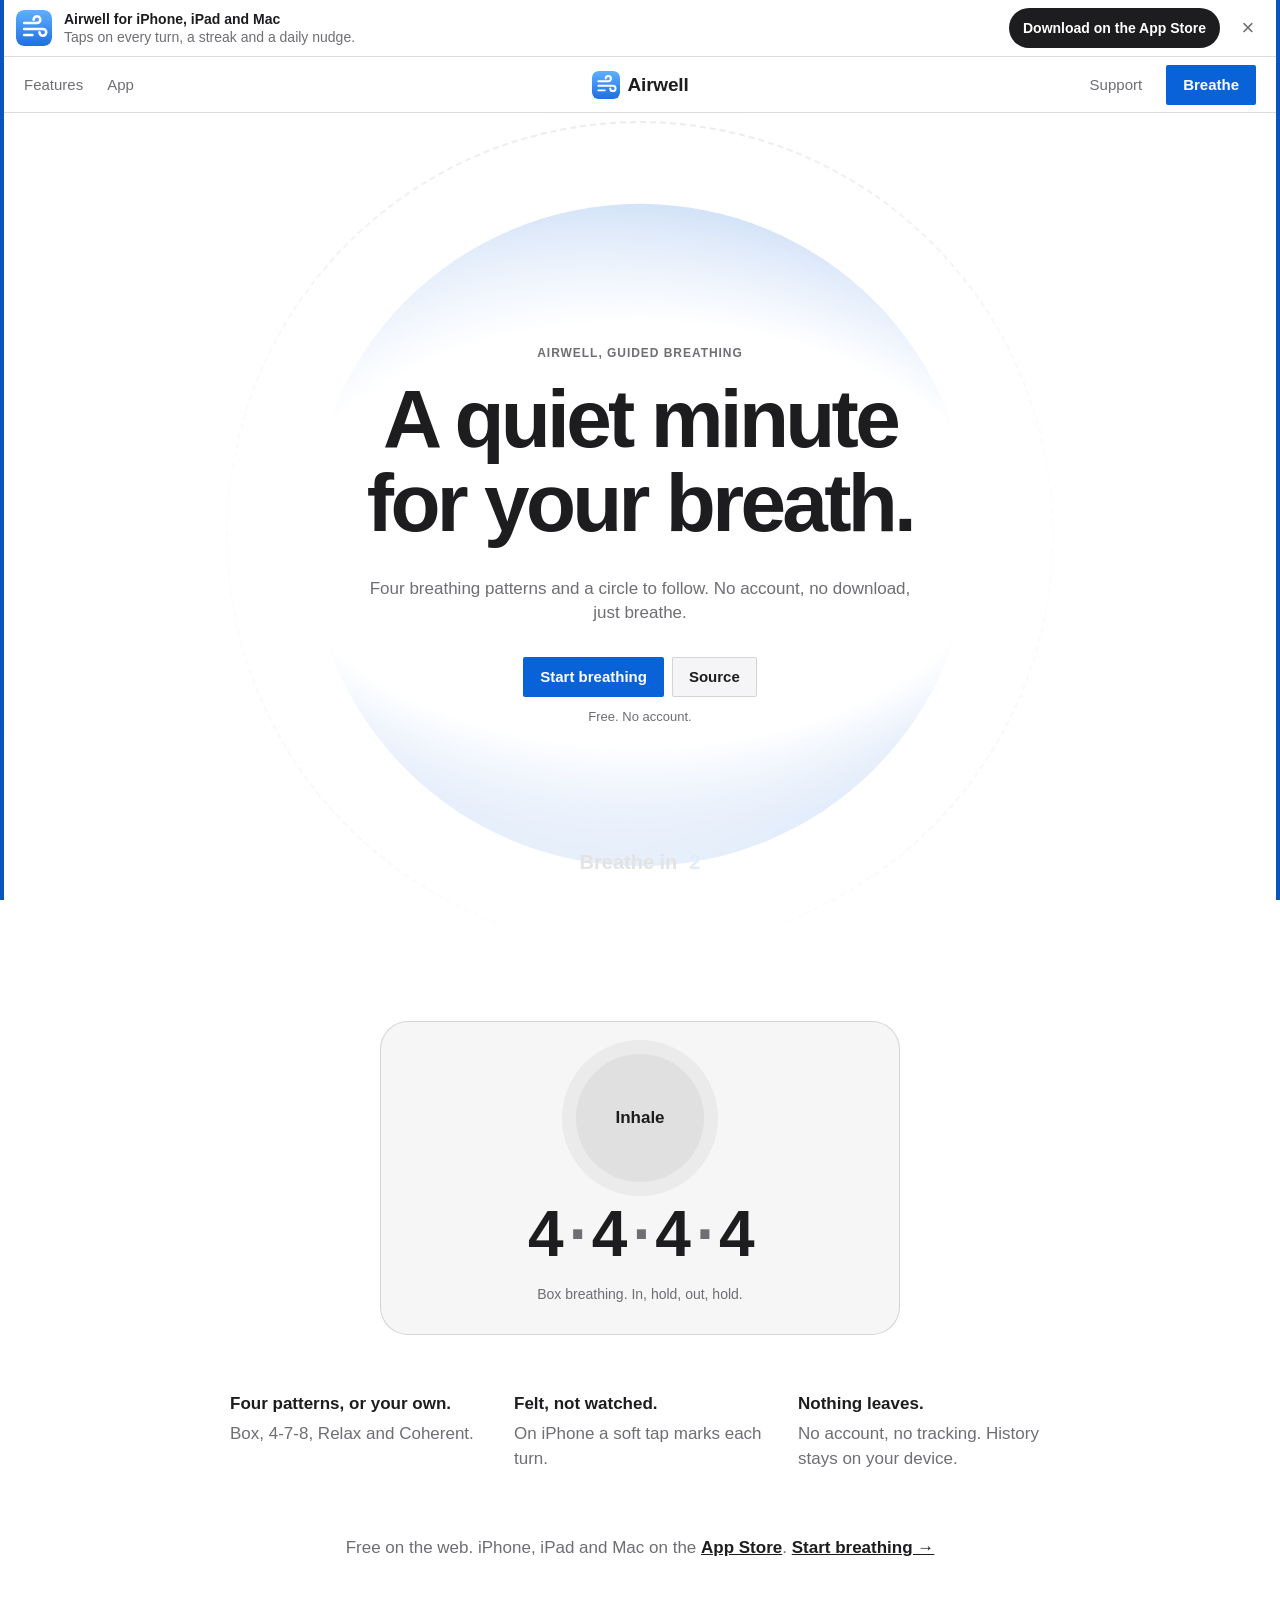
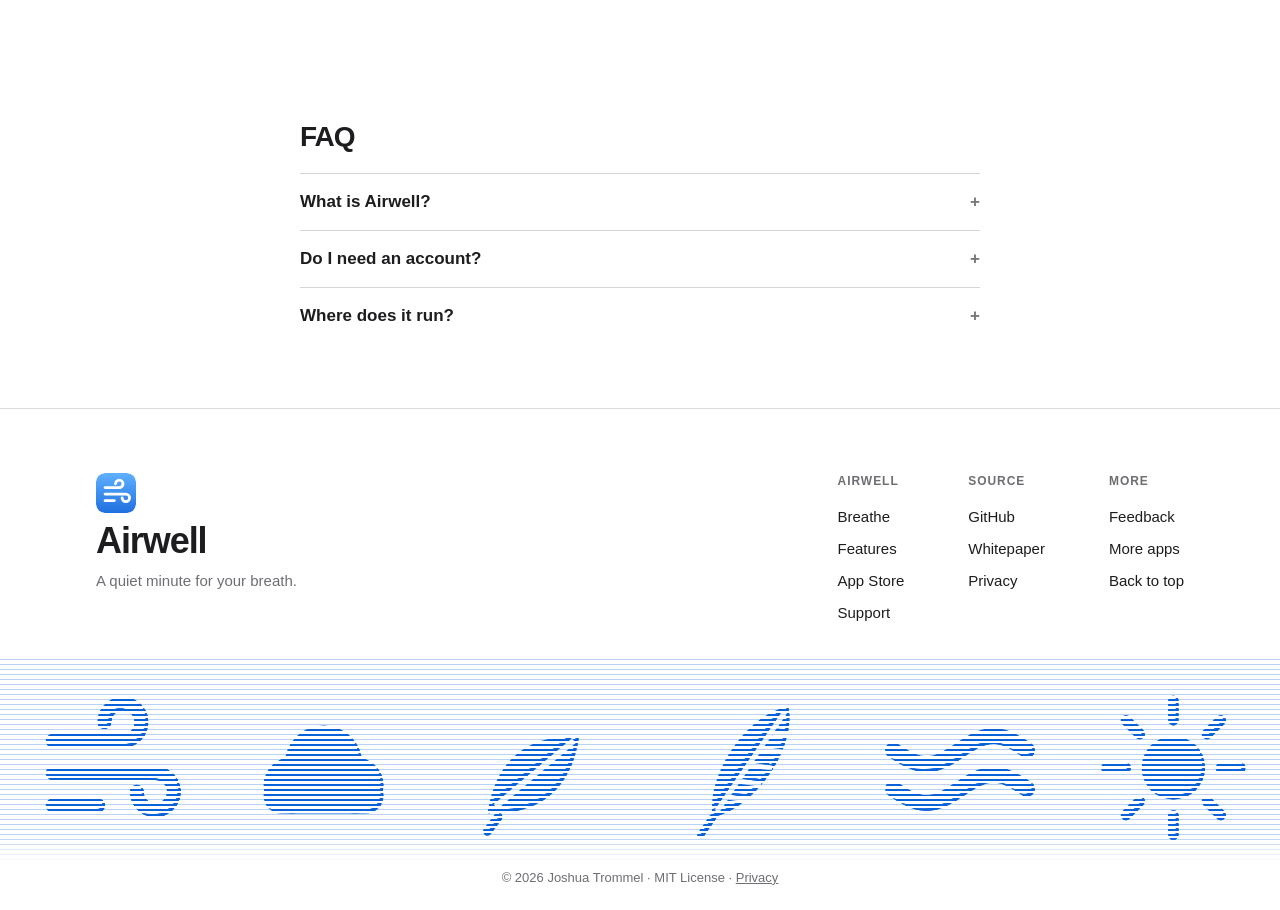
==== commit b8c0c1c0: "FAQ on the landing page Co-Authored-By: Claude Sonnet 5.5 <noreply@anthropic.com>" ====
--- a/web/index.html
+++ b/web/index.html
@@ -77,6 +77,8 @@
   </ul>
   <p class="where" id="get">Free on the web. iPhone, iPad and Mac on the <a href="https://apps.apple.com/app/id6810806058">App Store</a>. <a href="/app/">Start breathing &rarr;</a></p>
 </section>
+
+<section class="faq" id="faq"><style>.faq{max-width:720px;margin:0 auto;padding:64px 20px}.faq h2{font-size:28px;line-height:1.2;font-weight:600;margin:0 0 20px}.faq details{border-top:1px solid color-mix(in srgb,currentColor 18%,transparent);padding:16px 0}.faq details:last-child{border-bottom:1px solid color-mix(in srgb,currentColor 18%,transparent)}.faq summary{cursor:pointer;font-weight:600;list-style:none;display:flex;justify-content:space-between;gap:16px}.faq summary::-webkit-details-marker{display:none}.faq summary::after{content:"+";opacity:.6}.faq details[open] summary::after{content:"\2212"}.faq p{margin:12px 0 0;opacity:.75;line-height:1.5}</style><h2>FAQ</h2><details><summary>What is Airwell?</summary><p>A guided breathing app. You get four patterns (box, 4-7-8, relax and coherent), or your own, and a circle that expands and contracts so you just follow it.</p></details><details><summary>Do I need an account?</summary><p>No. Airwell has no account and no tracking. Your history stays on your device.</p></details><details><summary>Where does it run?</summary><p>Free in any browser. There is also an iPhone, iPad and Mac app on the App Store, with a tap on every turn of the breath.</p></details><script type="application/ld+json">{"@context": "https://schema.org", "@type": "FAQPage", "mainEntity": [{"@type": "Question", "name": "What is Airwell?", "acceptedAnswer": {"@type": "Answer", "text": "A guided breathing app. You get four patterns (box, 4-7-8, relax and coherent), or your own, and a circle that expands and contracts so you just follow it."}}, {"@type": "Question", "name": "Do I need an account?", "acceptedAnswer": {"@type": "Answer", "text": "No. Airwell has no account and no tracking. Your history stays on your device."}}, {"@type": "Question", "name": "Where does it run?", "acceptedAnswer": {"@type": "Answer", "text": "Free in any browser. There is also an iPhone, iPad and Mac app on the App Store, with a tap on every turn of the breath."}}]}</script></section>
 </main>
 
 <footer class="foot">
